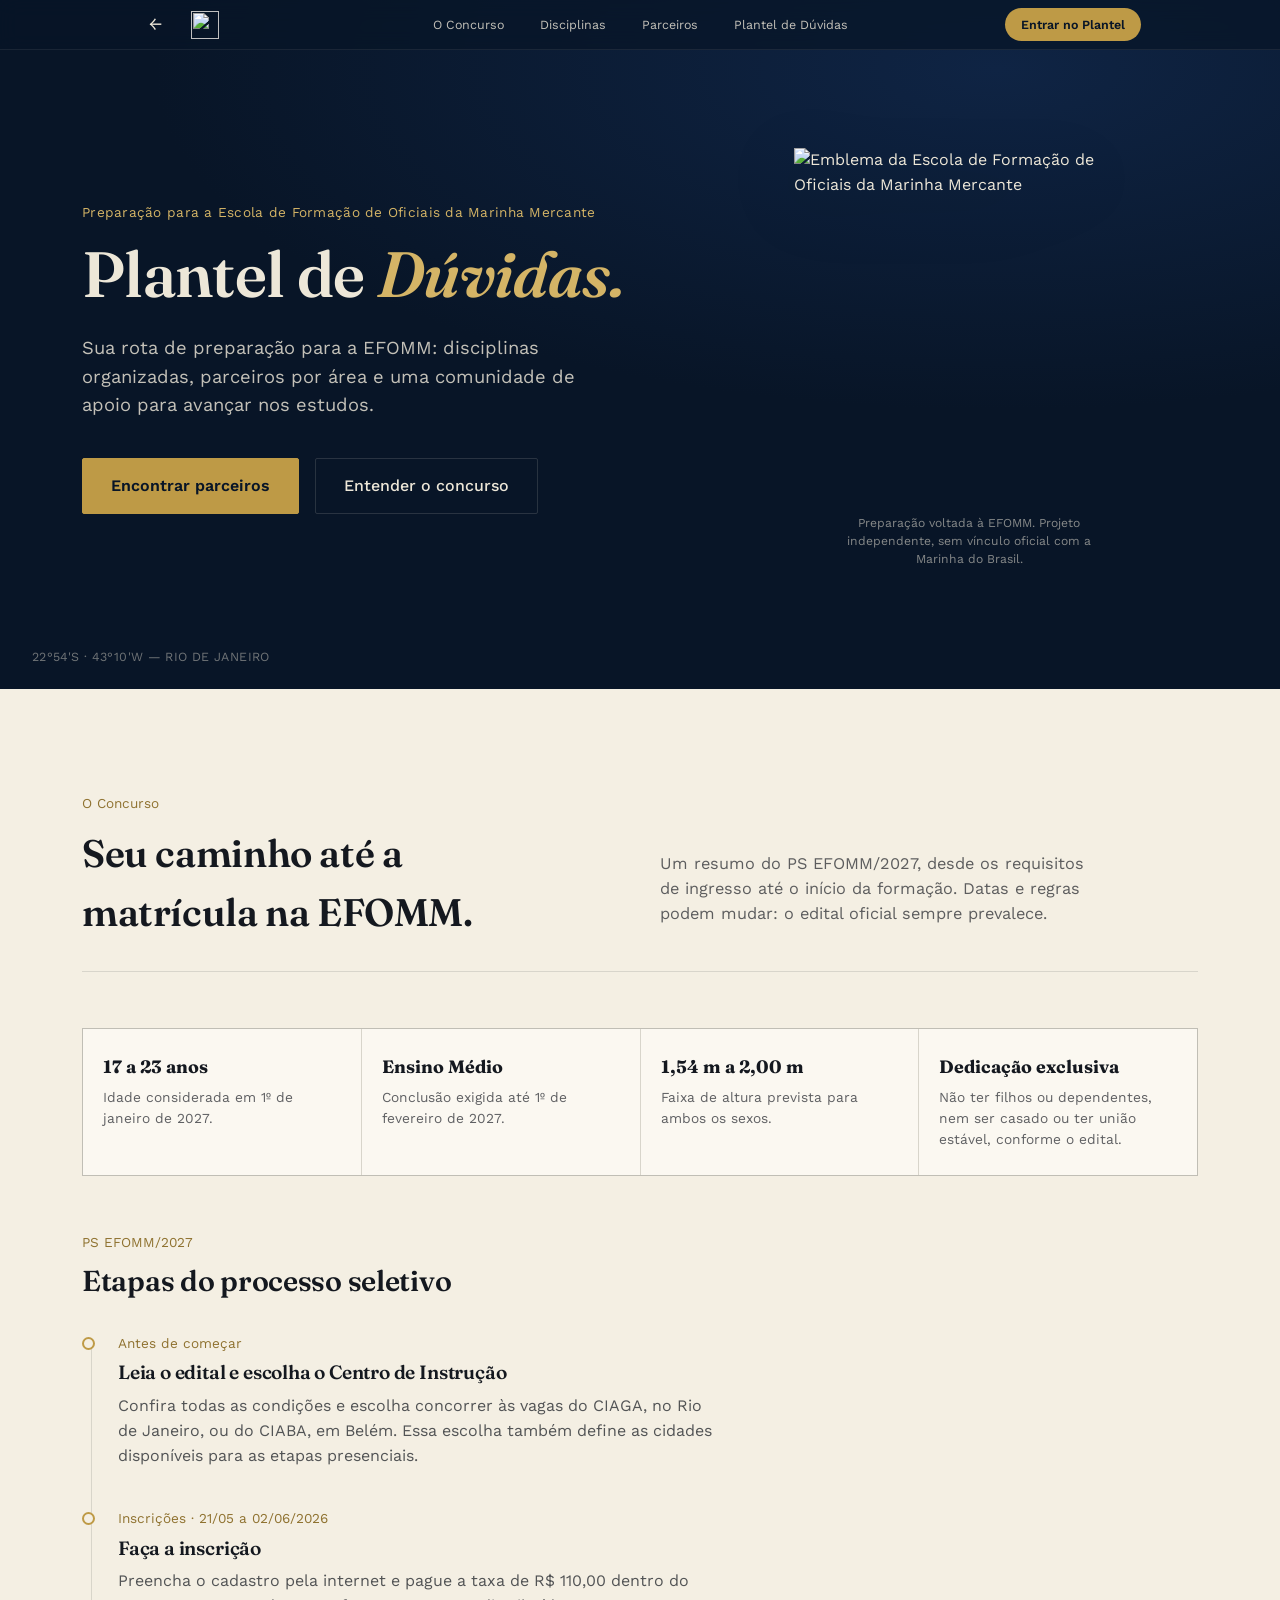
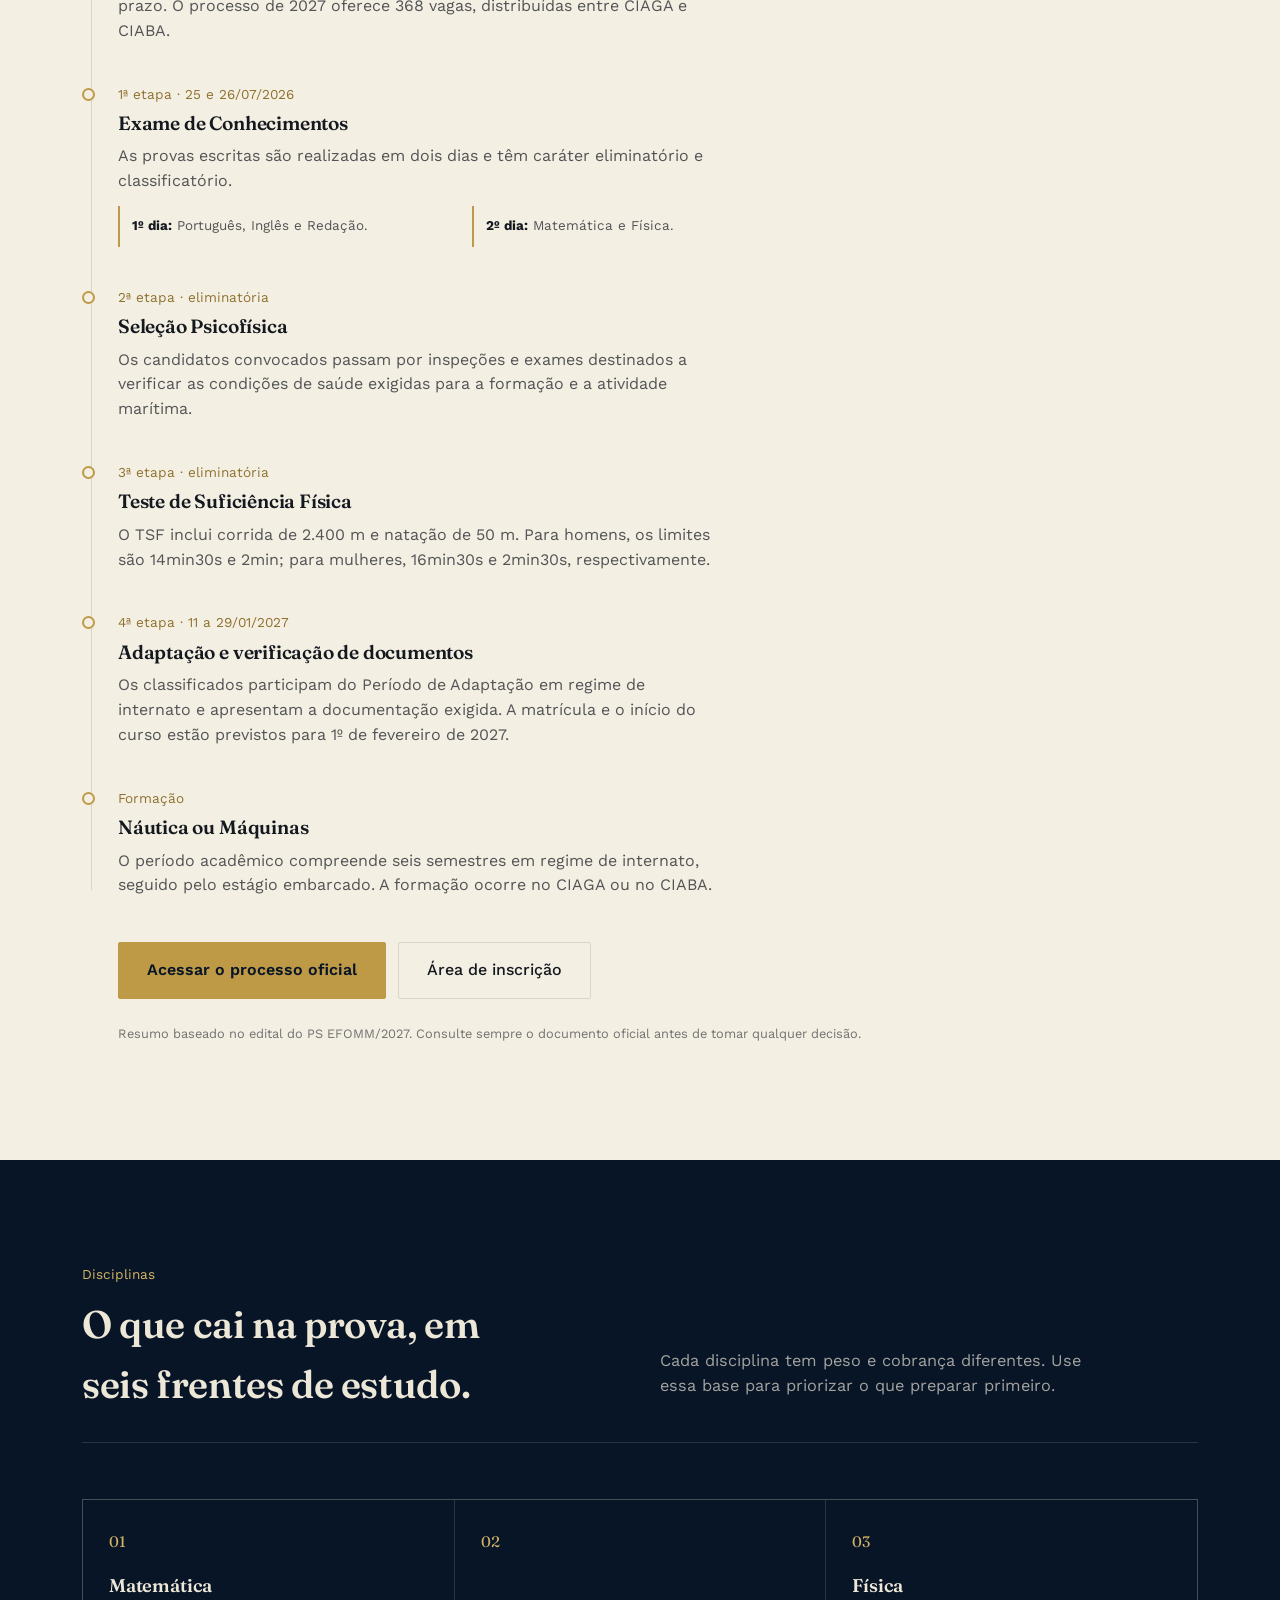
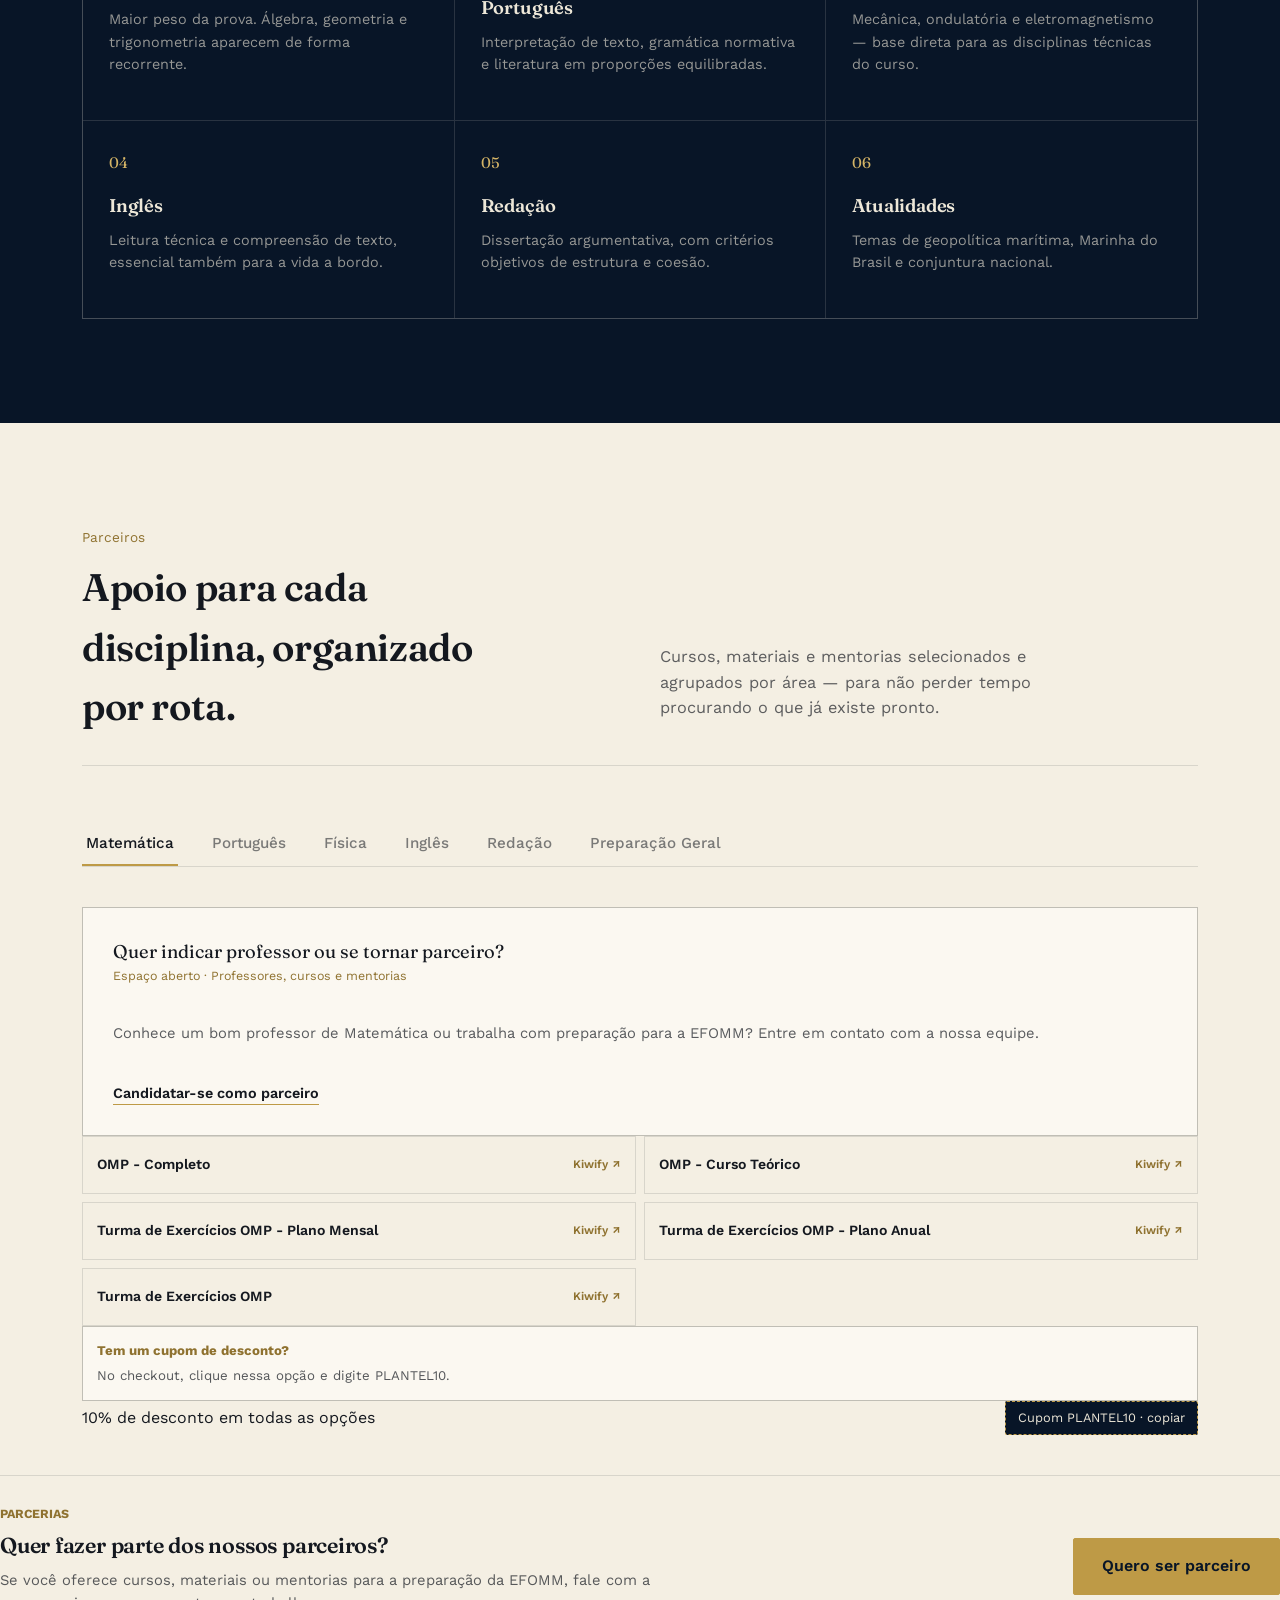
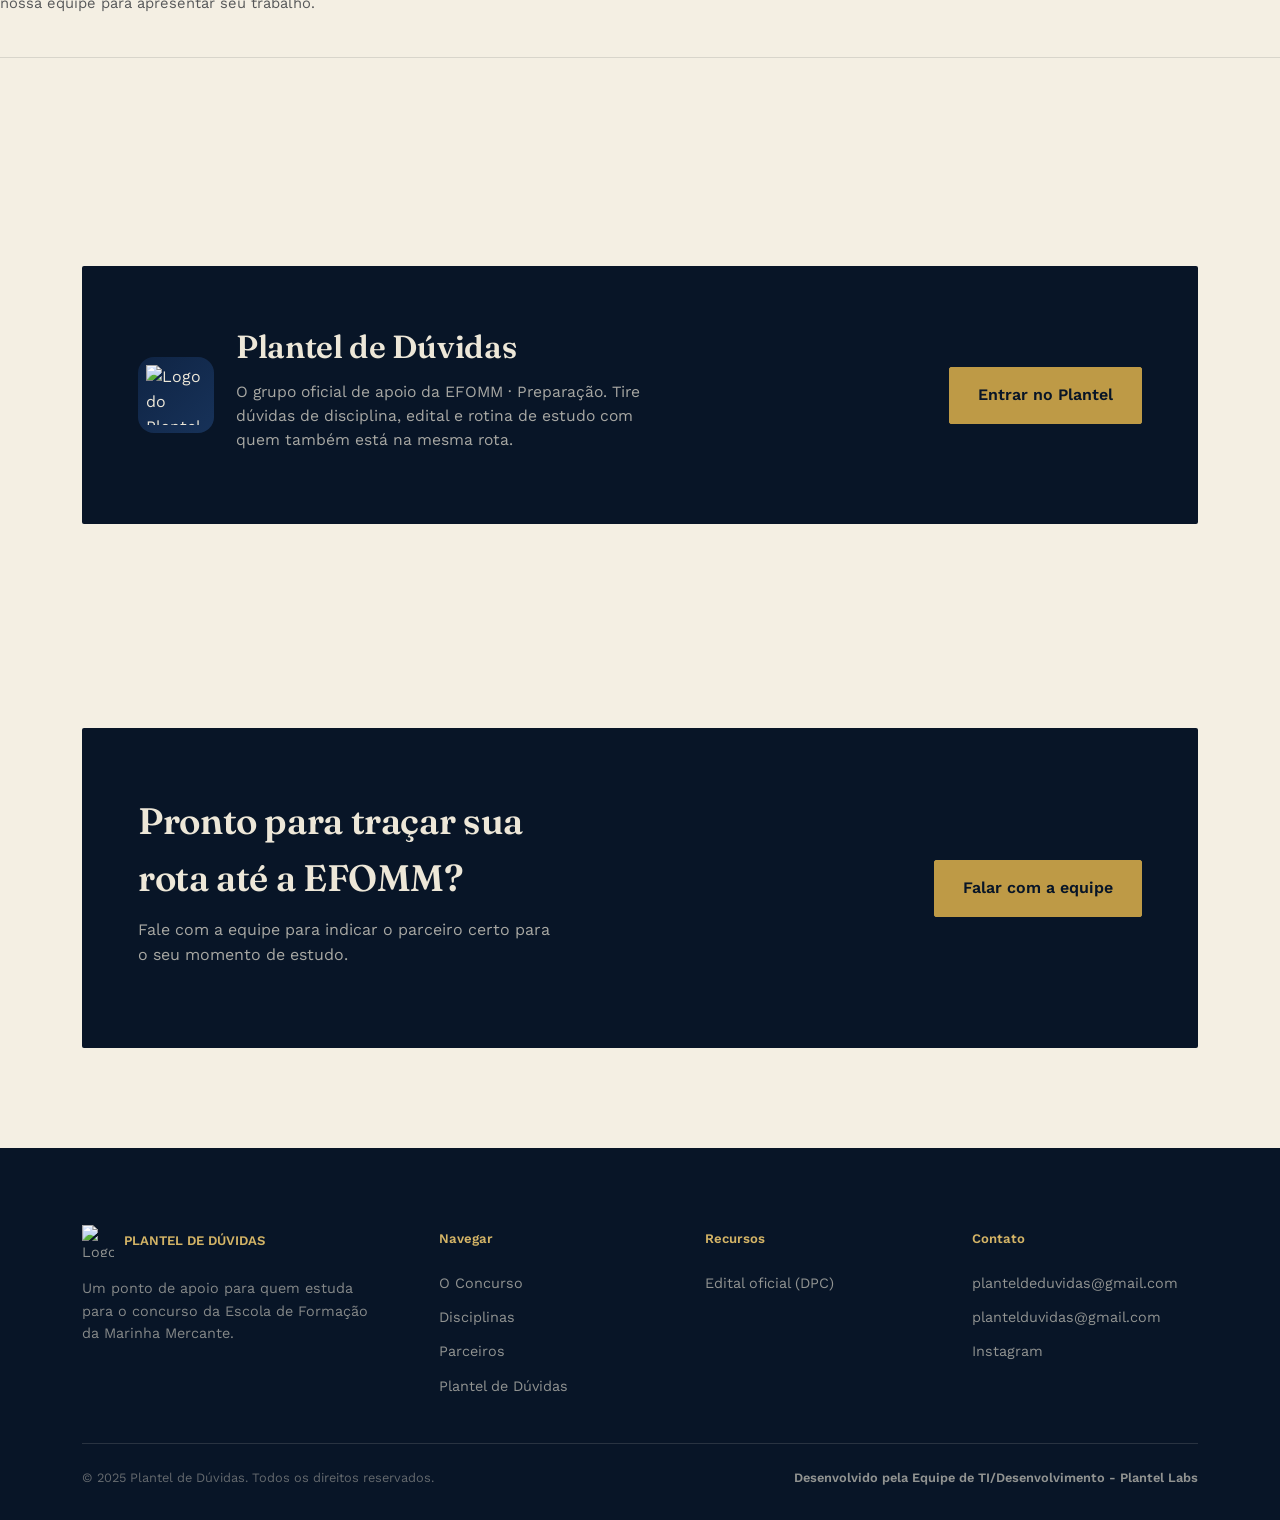
==== efomm/index.html @ 67f00add "Update partner card information in index.html" ====
<!DOCTYPE html>
<html lang="pt-BR">

<head>
  <meta charset="UTF-8">
  <meta name="viewport" content="width=device-width, initial-scale=1.0">
  <title>Plantel de Dúvidas — EFOMM · Preparação</title>

  <!-- Prévia de link (WhatsApp, Telegram, redes sociais) -->
  <meta property="og:type" content="website">
  <meta property="og:title" content="Plantel de Dúvidas — EFOMM">
  <meta property="og:description"
    content="Tire suas dúvidas com quem também estuda para a EFOMM. Entre no plantel oficial de preparação.">
  <meta property="og:image" content="/efomm/assets/plantel-logo.png">
  <meta property="og:image:width" content="1024">
  <meta property="og:image:height" content="1280">
  <meta name="twitter:card" content="summary">
  <meta name="twitter:title" content="Plantel de Dúvidas — EFOMM">
  <meta name="twitter:description" content="Tire suas dúvidas com quem também estuda para a EFOMM.">
  <meta name="twitter:image" content="/efomm/assets/plantel-logo.png">
  <link rel="icon" type="image/png" sizes="any" href="/efomm/assets/plantel-logo-nav.png?v=2">
  <link rel="shortcut icon" type="image/png" href="/efomm/assets/plantel-logo-nav.png?v=2">
  <link rel="apple-touch-icon" href="/efomm/assets/plantel-logo-nav.png?v=2">

  <link rel="preconnect" href="https://fonts.googleapis.com">
  <link rel="preconnect" href="https://fonts.gstatic.com" crossorigin>
  <link
    href="https://fonts.googleapis.com/css2?family=Fraunces:opsz,wght@9..144,300;9..144,450;9..144,600;9..144,700&family=Work+Sans:wght@400;500;600&display=swap"
    rel="stylesheet">
  <style>
    :root {
      --navy-950: #081527;
      --navy-900: #0A1B33;
      --navy-800: #0F2444;
      --navy-700: #173259;
      --parchment-100: #F4EFE3;
      --parchment-50: #FBF8F1;
      --brass-500: #BE9A46;
      --brass-400: #D4B466;
      --brass-700: #8F7230;
      --signal-500: #C1502E;
      --signal-600: #A43F22;
      --ink-900: #14181F;
      --ink-050: #EDE7D8;
      --line-on-navy: rgba(237, 231, 216, 0.14);
      --line-on-parchment: rgba(20, 24, 31, 0.12);
      --max: 1180px;
    }

    * {
      box-sizing: border-box;
    }

    html {
      scroll-behavior: smooth;
    }

    body {
      margin: 0;
      background: var(--parchment-100);
      color: var(--ink-900);
      font-family: 'Work Sans', sans-serif;
      font-size: 16px;
      line-height: 1.55;
      -webkit-font-smoothing: antialiased;
    }

    body.menu-open {
      overflow: hidden;
      overscroll-behavior: none;
    }

    h1,
    h2,
    h3,
    .display {
      font-family: 'Fraunces', serif;
      font-weight: 600;
      letter-spacing: -0.01em;
      margin: 0;
    }

    a {
      color: inherit;
    }

    img,
    svg {
      display: block;
      max-width: 100%;
    }

    .wrap {
      max-width: var(--max);
      margin: 0 auto;
      padding: 0 32px;
    }

    @media (max-width:640px) {
      .wrap {
        padding: 0 20px;
      }
    }

    /* Skip link for keyboard users */
    .skip-link {
      position: absolute;
      left: -9999px;
      top: 0;
      background: var(--brass-500);
      color: var(--navy-950);
      padding: 12px 18px;
      z-index: 200;
      font-weight: 600;
    }

    .skip-link:focus {
      left: 20px;
      top: 20px;
    }

    :focus-visible {
      outline: 2px solid var(--brass-500);
      outline-offset: 3px;
    }

    /* ===== NAV ===== */
    header.site-nav {
      position: fixed;
      top: 0;
      left: 0;
      right: 0;
      z-index: 100;
      background: rgba(8, 21, 39, 0.72);
      border-bottom: 1px solid rgba(237, 231, 216, 0.08);
      transition: background .35s ease, border-color .35s ease;
      -webkit-backdrop-filter: blur(10px);
      backdrop-filter: blur(10px);
    }

    header.site-nav.solid {
      background: rgba(8, 21, 39, 0.92);
      border-bottom-color: var(--line-on-navy);
      box-shadow: 0 8px 24px rgba(0, 0, 0, 0.14);
    }

    .nav-inner {
      display: flex;
      align-items: center;
      justify-content: space-between;
      padding: 8px 24px;
      max-width: 1050px;
      margin: 0 auto;
    }

    .nav-start {
      display: flex;
      align-items: center;
      gap: 20px;
      flex: 0 0 auto;
    }

    .nav-back {
      text-decoration: none;
      width: 32px;
      height: 32px;
      display: grid;
      place-items: center;
      padding: 0;
      border: 0;
      border-radius: 4px;
      background: transparent;
      color: var(--ink-050);
      font: inherit;
      font-size: 1.1rem;
      line-height: 1;
      cursor: pointer;
      transition: background-color .2s ease, border-color .2s ease, color .2s ease;
    }

    .nav-back:hover,
    .nav-back:focus-visible {
      background: rgba(255, 255, 255, 0.1);
      color: var(--brass-400);
      outline: none;
    }

    .nav-back[hidden] {
      display: none;
    }

    .brand {
      display: grid;
      grid-template-columns: 28px;
      align-items: center;
      gap: 0;
      font-family: 'Fraunces', serif;
      font-weight: 600;
      color: var(--ink-050);
      text-decoration: none;
      letter-spacing: 0.01em;
    }

    .brand-logo {
      width: 28px;
      height: 28px;
      flex-shrink: 0;
      display: grid;
      place-items: center;
    }

    .brand-logo img {
      width: 100%;
      height: 100%;
      object-fit: contain;
      display: block;
    }

    .brand-label {
      position: absolute;
      width: 1px;
      height: 1px;
      padding: 0;
      margin: -1px;
      overflow: hidden;
      clip: rect(0, 0, 0, 0);
      white-space: nowrap;
      border: 0;
    }

    nav.links {
      display: flex;
      align-items: center;
      justify-content: center;
      gap: clamp(24px, 2.5vw, 36px);
      flex: 0 1 auto;
      margin: 0 auto;
    }

    nav.links a {
      color: rgba(237, 231, 216, 0.82);
      text-decoration: none;
      font-size: 0.78rem;
      opacity: 1;
      padding: 6px 2px;
      transition: color .2s ease;
    }

    nav.links a:hover,
    nav.links a:focus-visible {
      color: var(--brass-400);
    }

    .nav-actions {
      display: flex;
      align-items: center;
      gap: 14px;
    }

    .nav-cta {
      display: inline-flex;
      align-items: center;
      justify-content: center;
      background: var(--brass-500);
      color: var(--navy-950);
      padding: 7px 16px;
      border-radius: 999px;
      font-weight: 600;
      font-size: 0.78rem;
      text-decoration: none;
      white-space: nowrap;
      transition: background .2s ease;
    }

    .nav-cta:hover {
      background: var(--brass-400);
      transform: translateY(-1px);
    }

    @media (min-width: 1081px) {
      .nav-inner {
        display: grid;
        grid-template-columns: 1fr auto 1fr;
      }

      .nav-start {
        justify-self: start;
      }

      nav.links {
        margin: 0;
      }

      .nav-actions {
        justify-self: end;
      }
    }

    .menu-btn {
      display: none;
      background: none;
      border: none;
      cursor: pointer;
      width: 28px;
      height: 28px;
      padding: 0;
      position: relative;
    }

    .menu-btn span {
      position: absolute;
      left: 4px;
      width: 20px;
      height: 1.5px;
      top: 50%;
      background: var(--ink-050);
      transform-origin: center;
      transition: transform 280ms cubic-bezier(0.4, 0, 0.2, 1);
    }

    .menu-btn span:nth-child(1) {
      transform: translateY(-4px);
    }

    .menu-btn span:nth-child(2) {
      transform: translateY(4px);
    }

    .menu-btn.open span:nth-child(1) {
      transform: rotate(45deg);
    }

    .menu-btn.open span:nth-child(2) {
      transform: rotate(-45deg);
    }

    @media (max-width:1080px) {

      nav.links,
      .nav-cta.desktop-only {
        display: none;
      }

      .menu-btn {
        display: block;
      }

      .nav-inner {
        min-height: calc(48px + env(safe-area-inset-top));
        padding: calc(8px + env(safe-area-inset-top)) 24px 8px;
      }

      .mobile-panel {
        display: flex;
        position: fixed;
        inset: 0;
        width: 100%;
        height: 100dvh;
        z-index: 99;
        padding: calc(48px + env(safe-area-inset-top) + 32px) 36px 36px;
        flex-direction: column;
        align-items: flex-start;
        background: var(--navy-950);
        border: 0;
        transform: none;
        clip-path: inset(0 0 100% 0);
        visibility: hidden;
        pointer-events: none;
        transition: clip-path 380ms cubic-bezier(0.22, 1, 0.36, 1), visibility 0s linear 380ms;
      }

      .mobile-panel.open {
        clip-path: inset(0);
        visibility: visible;
        pointer-events: auto;
        transition: clip-path 420ms cubic-bezier(0.22, 1, 0.36, 1), visibility 0s;
      }

      .mobile-panel a {
        width: 100%;
        color: var(--ink-050);
        text-decoration: none;
        font-family: 'Work Sans', sans-serif;
        font-size: clamp(1.6rem, 6vw, 2rem);
        font-weight: 600;
        padding: 10px 0;
        border-bottom: 0;
        opacity: 0;
        transform: translateY(-14px);
        transition: opacity 280ms ease, transform 280ms ease;
      }

      .mobile-panel.open a {
        opacity: 1;
        transform: translateY(0);
      }

      .mobile-panel.open a:nth-child(1) { transition-delay: 80ms; }
      .mobile-panel.open a:nth-child(2) { transition-delay: 125ms; }
      .mobile-panel.open a:nth-child(3) { transition-delay: 170ms; }
      .mobile-panel.open a:nth-child(4) { transition-delay: 215ms; }

    }

    .mobile-panel {
      display: none;
    }

    @media (max-width:1080px) {
      .mobile-panel {
        display: flex;
      }
    }

    /* ===== HERO ===== */
    .hero {
      position: relative;
      background: radial-gradient(120% 90% at 78% 10%, var(--navy-800) 0%, var(--navy-950) 55%);
      color: var(--ink-050);
      padding: 132px 0 104px;
      overflow: hidden;
    }

    .hero-grid {
      display: grid;
      grid-template-columns: 1.15fr 0.85fr;
      gap: 40px;
      align-items: center;
    }

    @media (max-width:900px) {
      .hero {
        padding: 96px 0 80px;
      }

      .hero-grid {
        grid-template-columns: 1fr;
      }
    }

    .hero-eyebrow {
      font-size: 0.85rem;
      color: var(--brass-400);
      margin-bottom: 18px;
      letter-spacing: 0.02em;
    }

    .hero h1 {
      font-size: clamp(2.6rem, 5vw, 4.2rem);
      line-height: 1.04;
      max-width: 14ch;
    }

    .hero h1 em {
      font-style: italic;
      color: var(--brass-400);
    }

    .hero p.lede {
      margin-top: 26px;
      max-width: 46ch;
      font-size: 1.15rem;
      color: rgba(237, 231, 216, 0.82);
    }

    .hero-actions {
      margin-top: 38px;
      display: flex;
      gap: 16px;
      flex-wrap: wrap;
    }

    .btn-primary {
      background: var(--brass-500);
      color: var(--navy-950);
      padding: 15px 28px;
      border-radius: 2px;
      text-decoration: none;
      font-weight: 600;
      display: inline-block;
      border: 1px solid var(--brass-500);
      transition: background .2s ease, transform .2s ease, box-shadow .2s ease;
    }

    .btn-primary:hover {
      background: var(--brass-400);
      transform: translateY(-2px);
      box-shadow: 0 8px 18px rgba(0, 0, 0, 0.2);
    }

    .btn-ghost {
      padding: 15px 28px;
      border-radius: 2px;
      text-decoration: none;
      font-weight: 500;
      display: inline-block;
      color: var(--ink-050);
      border: 1px solid var(--line-on-navy);
      transition: border-color .2s ease, background .2s ease, transform .2s ease, box-shadow .2s ease;
    }

    .btn-ghost:hover {
      border-color: var(--brass-500);
      background: rgba(190, 154, 70, 0.08);
      transform: translateY(-2px);
      box-shadow: 0 8px 18px rgba(0, 0, 0, 0.12);
    }

    .hero-emblem {
      display: flex;
      flex-direction: column;
      align-items: center;
      justify-content: center;
      gap: 16px;
    }

    .hero-emblem img {
      width: min(350px, 86vw);
      aspect-ratio: 1;
      object-fit: contain;
      filter: drop-shadow(0 18px 32px rgba(0, 0, 0, 0.32));
    }

    .hero-emblem figcaption {
      max-width: 34ch;
      text-align: center;
      font-size: 0.76rem;
      color: rgba(237, 231, 216, 0.55);
      line-height: 1.5;
    }

    .hero-coords {
      position: absolute;
      bottom: 22px;
      left: 32px;
      font-size: 0.78rem;
      color: rgba(237, 231, 216, 0.45);
      letter-spacing: 0.03em;
    }

    @media (max-width: 900px) {
      .hero-grid { gap: 32px; }
      .hero-grid > div { min-width: 0; }
      .hero-emblem { margin: 0; }
      .hero-emblem img { width: min(240px, 65vw); max-width: 100%; }
    }

    @media (max-width: 560px) {
      .hero { padding: calc(88px + env(safe-area-inset-top)) 0 32px; }
      .hero > .wrap { padding-inline: 24px; }
      .hero-eyebrow { font-size: .75rem; line-height: 1.6; margin-bottom: 16px; }
      .hero h1 { font-size: clamp(2.25rem, 10vw, 3rem); line-height: 1.08; }
      .hero p.lede { margin-top: 20px; font-size: 1rem; line-height: 1.65; }
      .hero-actions { margin-top: 26px; flex-direction: column; gap: 12px; }
      .hero-actions a {
        display: flex;
        justify-content: center;
        align-items: center;
        width: 100%;
        min-height: 48px;
        padding: 13px 16px;
        font-size: .875rem;
        text-align: center;
        border-radius: 4px;
      }
      .hero-emblem { gap: 12px; }
      .hero-emblem img { width: min(190px, 55vw); }
      .hero-emblem figcaption { max-width: 30ch; font-size: .72rem; }
      .hero-coords {
        position: static;
        margin: 24px 24px 0;
        font-size: .65rem;
        text-align: center;
      }
    }

    /* ===== SECTION SCAFFOLDING ===== */
    section {
      padding: 104px 0;
    }

    .section-head {
      display: grid;
      grid-template-columns: 1fr 1fr;
      gap: 40px;
      align-items: end;
      margin-bottom: 56px;
      border-bottom: 1px solid var(--line-on-parchment);
      padding-bottom: 28px;
    }

    @media (max-width:760px) {
      .section-head {
        grid-template-columns: 1fr;
      }
    }

    .section-tag {
      font-size: 0.85rem;
      color: var(--brass-700);
      margin-bottom: 10px;
    }

    .section-head h2 {
      font-size: clamp(1.8rem, 3vw, 2.5rem);
      max-width: 16ch;
    }

    .section-head p {
      font-size: 1.02rem;
      color: rgba(20, 24, 31, 0.68);
      max-width: 44ch;
    }

    section.on-navy {
      background: var(--navy-950);
      color: var(--ink-050);
    }

    section.on-navy .section-head {
      border-color: var(--line-on-navy);
    }

    section.on-navy .section-tag {
      color: var(--brass-400);
    }

    section.on-navy .section-head p {
      color: rgba(237, 231, 216, 0.68);
    }

    /* ===== O CONCURSO — waypoints ===== */
    .route {
      position: relative;
      padding-left: 36px;
    }

    .route::before {
      content: '';
      position: absolute;
      left: 9px;
      top: 8px;
      bottom: 8px;
      width: 1px;
      background: var(--line-on-parchment);
    }

    .waypoint {
      position: relative;
      padding: 0 0 40px;
    }

    .waypoint:last-child {
      padding-bottom: 0;
    }

    .waypoint::before {
      content: '';
      position: absolute;
      left: -36px;
      top: 4px;
      width: 9px;
      height: 9px;
      border-radius: 50%;
      background: var(--parchment-100);
      border: 2px solid var(--brass-500);
    }

    .waypoint h3 {
      font-size: 1.2rem;
      margin-bottom: 6px;
    }

    .waypoint p {
      margin: 0;
      color: rgba(20, 24, 31, 0.72);
      max-width: 60ch;
    }

    .waypoint .wp-meta {
      font-size: 0.85rem;
      color: var(--brass-700);
      margin-bottom: 4px;
    }

    .requirements {
      display: grid;
      grid-template-columns: repeat(4, 1fr);
      gap: 1px;
      margin-bottom: 56px;
      border: 1px solid var(--line-on-parchment);
      background: var(--line-on-parchment);
    }

    .requirement {
      background: var(--parchment-50);
      padding: 24px 20px;
    }

    .requirement strong {
      display: block;
      font-family: 'Fraunces', serif;
      font-size: 1.12rem;
      margin-bottom: 6px;
    }

    .requirement span {
      display: block;
      color: rgba(20, 24, 31, 0.68);
      font-size: 0.86rem;
      line-height: 1.55;
    }

    .route-title {
      margin-bottom: 30px;
    }

    .route-title .section-tag {
      margin-bottom: 6px;
    }

    .route-title h3 {
      font-size: clamp(1.35rem, 2.4vw, 1.8rem);
    }

    .exam-days {
      display: grid;
      grid-template-columns: repeat(2, minmax(0, 1fr));
      gap: 8px;
      margin-top: 12px;
      max-width: 700px;
    }

    .exam-day {
      padding: 10px 12px;
      background: var(--parchment-100);
      border-left: 2px solid var(--brass-500);
      font-size: 0.84rem;
      color: rgba(20, 24, 31, 0.72);
    }

    .exam-day strong {
      color: var(--ink-900);
    }

    .official-links {
      display: flex;
      align-items: center;
      gap: 12px;
      flex-wrap: wrap;
      margin: 44px 0 0 36px;
    }

    .official-links .btn-ghost {
      color: var(--ink-900);
      border-color: var(--line-on-parchment);
    }

    .official-links p {
      width: 100%;
      font-size: 0.8rem;
      color: rgba(20, 24, 31, 0.58);
    }

    @media (max-width:860px) {
      .requirements {
        grid-template-columns: repeat(2, 1fr);
      }
    }

    @media (max-width:560px) {

      .requirements,
      .exam-days {
        grid-template-columns: 1fr;
      }

      .official-links {
        margin-left: 0;
      }
    }

    /* ===== DISCIPLINAS ===== */
    .subjects {
      display: grid;
      grid-template-columns: repeat(3, 1fr);
      gap: 1px;
      background: var(--line-on-navy);
      border: 1px solid var(--line-on-navy);
    }

    @media (max-width:820px) {
      .subjects {
        grid-template-columns: repeat(2, 1fr);
      }
    }

    @media (max-width:520px) {
      .subjects {
        grid-template-columns: 1fr;
      }
    }

    .subject-cell {
      background: var(--navy-950);
      padding: 30px 26px;
      min-height: 170px;
      display: flex;
      flex-direction: column;
      justify-content: space-between;
      position: relative;
      z-index: 0;
      transition: transform .22s ease, background .22s ease, box-shadow .22s ease;
    }

    @media (hover:hover) {
      .subject-cell:hover {
        z-index: 2;
        transform: scale(1.025);
        background: var(--navy-900);
        box-shadow: 0 14px 30px rgba(0, 0, 0, 0.3), inset 0 0 0 1px var(--brass-500);
      }
    }

    @media (max-width:520px) {
      .subject-cell.is-scroll-active {
        z-index: 2;
        transform: scale(1.025);
        background: var(--navy-900);
        box-shadow: 0 14px 30px rgba(0, 0, 0, 0.3), inset 0 0 0 1px var(--brass-500);
      }
    }

    .subject-cell .num {
      font-family: 'Fraunces', serif;
      font-size: 0.95rem;
      color: var(--brass-400);
    }

    .subject-cell h3 {
      font-size: 1.15rem;
      margin-top: 18px;
    }

    .subject-cell p {
      font-size: 0.9rem;
      color: rgba(237, 231, 216, 0.62);
      margin-top: 8px;
    }

    /* ===== PARCEIROS (tabs por disciplina) ===== */
    .tabs {
      display: flex;
      gap: 8px;
      flex-wrap: wrap;
      margin-bottom: 40px;
      border-bottom: 1px solid var(--line-on-parchment);
      padding-bottom: 0;
    }

    .tab-btn {
      background: none;
      border: none;
      cursor: pointer;
      font-family: 'Work Sans', sans-serif;
      font-size: 0.95rem;
      font-weight: 500;
      padding: 12px 4px;
      margin-right: 22px;
      color: rgba(20, 24, 31, 0.55);
      border-bottom: 2px solid transparent;
      transition: color .2s ease, border-color .2s ease;
    }

    .tab-btn:hover {
      color: var(--ink-900);
    }

    .tab-btn[aria-selected="true"] {
      color: var(--ink-900);
      border-bottom-color: var(--brass-500);
    }

    @media (max-width: 760px) {
      .tabs {
        flex-wrap: nowrap;
        gap: 20px;
        overflow-x: auto;
        margin-bottom: 24px;
        scrollbar-width: thin;
        scrollbar-color: var(--brass-500) transparent;
      }

      .tab-btn {
        flex: 0 0 auto;
        white-space: nowrap;
        margin-right: 0;
        min-height: 44px;
        padding: 12px 2px;
        font-size: .875rem;
      }
    }

    .partner-panel {
      display: none;
    }

    .partner-panel.active {
      display: block;
      animation: partner-panel-in .26s ease both;
    }

    .partner-subsection + .partner-subsection {
      margin-top: 32px;
    }

    .partner-subsection-title {
      display: flex;
      align-items: center;
      gap: 12px;
      margin-bottom: 14px;
      color: var(--ink-900);
      font-family: 'Fraunces', serif;
      font-size: 1.05rem;
    }

    .partner-subsection-title::after {
      content: '';
      height: 1px;
      flex: 1;
      background: var(--line-on-parchment);
    }

    @keyframes partner-panel-in {
      from { opacity: 0; transform: translateY(8px); }
      to { opacity: 1; transform: translateY(0); }
    }

    .partner-grid {
      display: grid;
      grid-template-columns: repeat(2, minmax(0, 1fr));
      gap: 1px;
      background: var(--line-on-parchment);
      border: 1px solid var(--line-on-parchment);
    }

    @media (max-width:760px) {
      .partner-grid {
        grid-template-columns: 1fr;
      }
    }

    .partner-card {
      min-width: 0;
      background: var(--parchment-50);
      padding: 30px;
      display: flex;
      flex-direction: column;
      gap: 14px;
      position: relative;
      transition: transform .22s ease, box-shadow .22s ease, background .22s ease;
    }

    @media (hover: hover) and (pointer: fine) {
      .partner-card:hover {
        z-index: 2;
        transform: translateY(-5px);
        background: #fff;
        box-shadow: 0 14px 30px rgba(8, 21, 39, 0.13);
      }
    }

    .partner-top {
      display: flex;
      justify-content: space-between;
      align-items: flex-start;
      gap: 12px;
    }

    .partner-name {
      font-family: 'Fraunces', serif;
      font-size: 1.15rem;
    }

    .partner-kind {
      font-size: 0.78rem;
      color: var(--brass-700);
    }

    .partner-desc {
      font-size: 0.92rem;
      color: rgba(20, 24, 31, 0.7);
      flex-grow: 1;
    }

    .partner-foot {
      display: flex;
      justify-content: space-between;
      align-items: center;
      gap: 10px;
      flex-wrap: wrap;
    }

    .partner-link {
      font-size: 0.9rem;
      font-weight: 600;
      text-decoration: none;
      color: var(--ink-900);
      border-bottom: 1px solid var(--brass-500);
    }

    .coupon-chip {
      display: inline-flex;
      align-items: center;
      gap: 8px;
      background: var(--navy-950);
      color: var(--ink-050);
      padding: 6px 12px;
      border-radius: 2px;
      font-size: 0.8rem;
      cursor: pointer;
      border: 1px dashed var(--brass-500);
      font-family: 'Work Sans', sans-serif;
    }

    .coupon-chip:hover {
      background: var(--navy-800);
    }

    .coupon-chip.copied {
      border-color: var(--signal-500);
      color: var(--signal-500);
    }

    .partner-card.featured {
      grid-column: 1 / -1;
      gap: 22px;
    }

    .partner-invite {
      margin-top: 40px;
      padding: 28px 0;
      border-top: 1px solid var(--line-on-parchment);
      border-bottom: 1px solid var(--line-on-parchment);
      display: flex;
      align-items: center;
      justify-content: space-between;
      gap: 32px;
    }

    .partner-invite-copy {
      max-width: 650px;
    }

    .partner-invite-label {
      color: var(--brass-700);
      font-size: 0.78rem;
      font-weight: 700;
      text-transform: uppercase;
      margin-bottom: 6px;
    }

    .partner-invite h3 {
      color: var(--ink-900);
      font-size: 1.35rem;
    }

    .partner-invite p {
      margin-top: 6px;
      color: rgba(20, 24, 31, 0.7);
      font-size: 0.92rem;
    }

    .partner-invite .btn-primary {
      flex: 0 0 auto;
    }

    @media (max-width:680px) {
      .partner-invite {
        align-items: flex-start;
        flex-direction: column;
        gap: 20px;
      }

      .partner-invite .btn-primary {
        width: 100%;
        text-align: center;
      }
    }

    .partner-profile {
      display: flex;
      align-items: center;
      gap: 20px;
    }

    .partner-profile > div,
    .partner-top > div,
    .course-link > span {
      min-width: 0;
      overflow-wrap: anywhere;
    }

    .partner-logo {
      width: 104px;
      height: 104px;
      flex-shrink: 0;
      object-fit: contain;
      background: #fff;
      border: 1px solid var(--line-on-parchment);
      padding: 8px;
    }

    .partner-logo.fenix-logo,
    .partner-logo.audaz-logo,
    .partner-logo.jp-logo,
    .partner-logo.omp-logo {
      background: #000;
      border-color: #000;
      padding: 7px;
    }

    .partner-logo.community-photo {
      object-fit: cover;
      padding: 0;
    }

    .course-list {
      display: grid;
      grid-template-columns: repeat(2, minmax(0, 1fr));
      gap: 8px;
    }

    .course-link {
      display: flex;
      align-items: center;
      justify-content: space-between;
      gap: 14px;
      min-height: 58px;
      padding: 12px 14px;
      color: var(--ink-900);
      text-decoration: none;
      border: 1px solid var(--line-on-parchment);
      background: var(--parchment-100);
      font-size: 0.88rem;
      font-weight: 600;
      transition: border-color .2s ease, background .2s ease;
    }

    .course-link:hover {
      border-color: var(--brass-500);
      background: var(--parchment-50);
    }

    .course-link span:last-child {
      color: var(--brass-700);
      font-size: 0.72rem;
      white-space: nowrap;
    }

    .coupon-steps {
      display: grid;
      grid-template-columns: repeat(3, 1fr);
      gap: 1px;
      border: 1px solid var(--line-on-parchment);
      background: var(--line-on-parchment);
    }

    .coupon-steps.single {
      grid-template-columns: 1fr;
    }

    .coupon-step {
      background: var(--parchment-50);
      padding: 14px;
      font-size: 0.83rem;
      color: rgba(20, 24, 31, 0.72);
    }

    .coupon-step strong {
      display: block;
      color: var(--brass-700);
      margin-bottom: 4px;
    }

    @media (max-width:680px) {
      .partner-profile {
        align-items: flex-start;
      }

      .partner-logo {
        width: 82px;
        height: 82px;
      }

      .course-list,
      .coupon-steps {
        grid-template-columns: 1fr;
      }
    }

    @media (max-width:760px) {
      .partner-grid {
        gap: 16px;
        border: 0;
        background: transparent;
      }

      .partner-card {
        padding: 22px;
        gap: 18px;
        border: 1px solid var(--line-on-parchment);
        border-radius: 8px;
      }

      .partner-profile {
        flex-direction: column;
        align-items: flex-start;
        gap: 16px;
      }

      .partner-logo {
        width: 76px;
        height: 76px;
        border-radius: 6px;
      }

      .partner-name { line-height: 1.35; }
      .partner-kind { margin-top: 4px; }
      .partner-desc { margin-top: 10px; line-height: 1.65; }
      .partner-foot { margin-top: auto; align-items: stretch; gap: 12px; }
      .partner-foot .partner-link {
        display: flex;
        align-items: center;
        justify-content: center;
        min-height: 44px;
        padding: 10px 12px;
        flex: 1 1 180px;
        border: 1px solid var(--brass-500);
        border-radius: 4px;
        text-align: center;
        overflow-wrap: anywhere;
      }
      .coupon-chip { min-height: 44px; max-width: 100%; flex-wrap: wrap; }
      .course-list, .coupon-steps { grid-template-columns: minmax(0, 1fr); }
      .course-link { flex-wrap: wrap; gap: 6px 12px; }
    }

    @media (max-width:360px) {
      .partner-card { padding: 18px; }
    }

    /* ===== CUPONS DESTAQUE ===== */
    .coupon-strip {
      display: grid;
      grid-template-columns: repeat(3, 1fr);
      gap: 1px;
      background: var(--line-on-navy);
      border: 1px solid var(--line-on-navy);
    }

    .coupon-strip.carousel-ready {
      display: block;
      overflow: hidden;
    }

    .coupon-track {
      display: grid;
      grid-template-columns: repeat(6, minmax(0, 1fr));
      width: 200%;
      gap: 1px;
      background: var(--line-on-navy);
      animation: coupon-carousel 18s linear infinite;
      will-change: transform;
    }

    .coupon-strip:hover .coupon-track,
    .coupon-strip:focus-within .coupon-track {
      animation-play-state: paused;
    }

    @keyframes coupon-carousel {
      from { transform: translateX(0); }
      to { transform: translateX(-50%); }
    }

    .coupon-controls {
      display: none;
    }

    @media (max-width:820px) {
      .coupon-strip {
        grid-template-columns: 1fr;
      }

      .coupon-track {
        width: 600%;
      }

      .coupon-strip.mobile-carousel .coupon-track {
        animation: none;
        transform: translateX(0);
        transition: transform .55s cubic-bezier(.25, .46, .45, .94);
      }

      .coupon-controls {
        display: flex;
        align-items: center;
        justify-content: center;
        gap: 14px;
        margin-top: 18px;
      }

      .coupon-dots {
        display: flex;
        align-items: center;
        gap: 9px;
      }

      .coupon-dot {
        width: 7px;
        height: 7px;
        border-radius: 999px;
        background: rgba(237, 231, 216, 0.35);
        transition: width .25s ease, background .25s ease;
      }

      .coupon-dot.active {
        width: 25px;
        background: var(--brass-400);
      }

      .coupon-play-toggle {
        width: 32px;
        height: 32px;
        display: grid;
        place-items: center;
        border: 1px solid var(--line-on-navy);
        border-radius: 50%;
        background: transparent;
        color: var(--ink-050);
        font-size: .85rem;
        line-height: 1;
        cursor: pointer;
      }

      .coupon-play-toggle:hover {
        border-color: var(--brass-400);
        color: var(--brass-400);
      }
    }

    .coupon-big {
      background: var(--navy-950);
      padding: 34px 28px;
      display: flex;
      flex-direction: column;
      gap: 16px;
    }

    .coupon-big .pct {
      font-family: 'Fraunces', serif;
      font-size: 2.4rem;
      color: var(--brass-400);
    }

    .coupon-big .who {
      font-size: 0.95rem;
      color: var(--ink-050);
    }

    .coupon-big .code-row {
      display: flex;
      align-items: center;
      gap: 10px;
      margin-top: auto;
    }

    .coupon-code {
      font-family: 'Work Sans', sans-serif;
      font-weight: 600;
      letter-spacing: 0.04em;
      background: rgba(237, 231, 216, 0.08);
      padding: 8px 12px;
      border-radius: 2px;
      border: 1px solid var(--line-on-navy);
      font-size: 0.85rem;
      color: var(--ink-050);
    }

    .copy-btn {
      background: var(--signal-500);
      color: var(--ink-050);
      border: none;
      padding: 8px 14px;
      border-radius: 2px;
      font-size: 0.8rem;
      cursor: pointer;
      font-weight: 600;
      transition: background .2s ease;
    }

    .copy-btn:hover {
      background: var(--signal-600);
    }

    .copy-btn.done {
      background: var(--brass-500);
      color: var(--navy-950);
    }

    /* ===== PLANTEL DE DÚVIDAS ===== */
    .plantel-box {
      background: var(--navy-950);
      color: var(--ink-050);
      padding: 56px;
      border-radius: 2px;
      display: flex;
      align-items: center;
      gap: 36px;
      flex-wrap: wrap;
      justify-content: space-between;
    }

    .plantel-left {
      display: flex;
      align-items: center;
      gap: 22px;
    }

    .plantel-logo {
      width: 76px;
      height: 76px;
      border-radius: 16px;
      flex-shrink: 0;
      background: linear-gradient(135deg, var(--navy-800), var(--navy-700));
      padding: 8px;
    }

    .plantel-logo img {
      width: 100%;
      height: 100%;
      object-fit: contain;
    }

    .plantel-left h2 {
      font-size: clamp(1.5rem, 2.6vw, 2rem);
    }

    .plantel-left p {
      margin-top: 8px;
      color: rgba(237, 231, 216, 0.7);
      max-width: 44ch;
      font-size: 0.98rem;
    }

    @media (max-width: 900px) {
      .plantel-box {
        padding: 32px;
        gap: 24px;
        flex-direction: column;
        align-items: stretch;
      }

      .plantel-left,
      .plantel-left > div {
        min-width: 0;
      }

      .plantel-left { align-items: flex-start; }
      .plantel-left p { max-width: none; line-height: 1.65; }
      .plantel-box > .btn-primary {
        display: flex;
        align-items: center;
        justify-content: center;
        min-height: 48px;
        text-align: center;
        white-space: normal;
      }
    }

    @media (max-width: 560px) {
      .plantel-box {
        padding: 24px;
        border-radius: 8px;
      }

      .plantel-left {
        flex-direction: column;
        gap: 18px;
      }

      .plantel-logo {
        width: 64px;
        height: 64px;
        border-radius: 12px;
      }

      .plantel-left h2 { line-height: 1.25; overflow-wrap: anywhere; }
      .plantel-left p { font-size: .92rem; }
    }

    @media (max-width: 360px) {
      .plantel-box { padding: 20px; }
    }

    /* ===== CTA FINAL ===== */
    .cta-final {
      background: var(--parchment-100);
      text-align: left;
      padding: 100px 0;
    }

    .cta-box {
      background: var(--navy-950);
      color: var(--ink-050);
      padding: 64px 56px;
      display: flex;
      justify-content: space-between;
      align-items: center;
      gap: 40px;
      flex-wrap: wrap;
      border-radius: 2px;
    }

    .cta-box h2 {
      font-size: clamp(1.7rem, 3vw, 2.3rem);
      max-width: 16ch;
    }

    .cta-box p {
      color: rgba(237, 231, 216, 0.7);
      margin-top: 12px;
      max-width: 42ch;
    }

    @media (max-width: 900px) {
      .cta-final { padding: 64px 0; }
      .cta-box {
        padding: 32px;
        flex-direction: column;
        align-items: stretch;
        gap: 24px;
      }
      .cta-box > div { min-width: 0; }
      .cta-box h2 { max-width: none; line-height: 1.25; }
      .cta-box p { max-width: none; line-height: 1.65; }
      .cta-box > .btn-primary {
        display: flex;
        align-items: center;
        justify-content: center;
        width: 100%;
        min-height: 48px;
        text-align: center;
        white-space: normal;
      }
    }

    @media (max-width: 560px) {
      .cta-final { padding: 48px 0; }
      .cta-box { padding: 24px; border-radius: 8px; }
      .cta-box h2 { font-size: clamp(1.5rem, 6vw, 1.8rem); overflow-wrap: anywhere; }
      .cta-box p { font-size: .92rem; }
    }

    @media (max-width: 360px) {
      .cta-box { padding: 20px; }
    }

    /* ===== FOOTER ===== */
    footer {
      background: var(--navy-950);
      color: rgba(237, 231, 216, 0.6);
      padding: 64px 0 32px;
      font-size: 0.9rem;
    }

    .footer-grid {
      display: grid;
      grid-template-columns: 1.4fr 1fr 1fr 1fr;
      gap: 40px;
      padding-bottom: 40px;
      border-bottom: 1px solid var(--line-on-navy);
    }

    @media (max-width:1000px) {
      .footer-grid {
        grid-template-columns: repeat(2, minmax(0, 1fr));
        gap: 36px;
      }
    }

    .footer-grid > div { min-width: 0; }
    .footer-grid a { overflow-wrap: anywhere; }

    .footer-grid h4 {
      font-family: 'Work Sans', sans-serif;
      font-size: 0.82rem;
      color: var(--brass-400);
      margin-bottom: 16px;
      font-weight: 600;
    }

    .footer-brand {
      display: flex;
      align-items: center;
      gap: 10px;
      margin-bottom: 16px;
    }

    .footer-brand img {
      width: 32px;
      height: 32px;
      object-fit: contain;
      flex-shrink: 0;
      transform: translateY(4px);
    }

    .footer-brand h4 {
      margin-bottom: 0;
      height: 32px;
      display: flex;
      align-items: center;
      line-height: 1;
      transform: translateY(-5px);
    }

    .footer-grid a {
      display: block;
      text-decoration: none;
      color: rgba(237, 231, 216, 0.6);
      padding: 6px 0;
      transform: translateX(0);
      transition: color 300ms ease, transform 560ms cubic-bezier(0.22, 1, 0.36, 1);
    }

    .footer-grid a:hover,
    .footer-grid a:focus-visible {
      color: var(--ink-050);
      transform: translateX(6px);
    }

    @media (max-width: 1080px) {
      .footer-grid a {
        transform: none;
        transition: color 220ms ease;
      }

      .footer-grid a:hover,
      .footer-grid a:focus-visible {
        transform: none;
      }
    }

    @media (prefers-reduced-motion: reduce) {
      .footer-grid a {
        transition: color 220ms ease;
      }

      .footer-grid a:hover,
      .footer-grid a:focus-visible {
        transform: none;
      }
    }

    .footer-bottom {
      display: flex;
      justify-content: space-between;
      align-items: center;
      flex-wrap: wrap;
      padding-top: 24px;
      gap: 8px 24px;
      font-size: 0.8rem;
      color: rgba(237, 231, 216, 0.4);
    }

    .footer-bottom strong {
      color: rgba(237, 231, 216, 0.6);
      font-weight: 600;
    }

    @media (max-width: 560px) {
      footer { padding: 48px 0 100px; }
      footer > .wrap { padding-inline: 24px; }
      .footer-grid { gap: 32px 24px; padding-bottom: 32px; }
      .footer-grid > div:first-child,
      .footer-grid > div:last-child { grid-column: 1 / -1; }
      .footer-brand { gap: 12px; margin-bottom: 22px; }
      .footer-brand img { width: 30px; height: 30px; transform: none; }
      .footer-brand h4 { height: auto; line-height: 1.4; transform: none; }
      .footer-grid p { line-height: 1.65; }
      .footer-grid a { font-size: .875rem; line-height: 1.6; }
      .footer-bottom {
        flex-direction: column;
        align-items: flex-start;
        gap: 12px;
        text-align: left;
        font-size: .75rem;
        line-height: 1.6;
      }
    }

    @media (max-width: 359px) {
      .footer-grid { grid-template-columns: minmax(0, 1fr); }
    }

    .efomm-social { display: none; }
    @media (max-width: 1080px) {
      .efomm-social {
        display: block; position: fixed; z-index: 902;
        right: max(8px, env(safe-area-inset-right));
        top: min(50dvh, calc(100dvh - env(safe-area-inset-bottom) - 254px));
        transform: translateY(-50%);
      }
      .efomm-social-toggle {
        display: grid; place-items: center; width: 28px; height: 64px;
        padding: 0; border: 1px solid var(--line-on-navy); border-radius: 14px;
        background: var(--navy-950); color: var(--brass-400); cursor: pointer;
      }
      .efomm-social-toggle svg { transition: transform .26s ease; }
      .efomm-social.open .efomm-social-toggle svg { transform: rotate(180deg); }
      .efomm-social-actions {
        position: absolute; right: calc(100% + 10px); top: 50%;
        display: flex; flex-direction: column; gap: 8px; padding: 10px;
        border: 1px solid var(--line-on-navy); border-radius: 24px;
        background: var(--navy-950); box-shadow: 0 8px 28px #00000025;
        opacity: 0; visibility: hidden; transform: translate(10px, -50%);
        transition: opacity .26s ease, transform .26s ease, visibility .26s;
      }
      .efomm-social.open .efomm-social-actions { opacity: 1; visibility: visible; transform: translate(0, -50%); }
      .efomm-social-actions a { display: grid; place-items: center; width: 40px; height: 40px; border-radius: 50%; }
      .efomm-social-actions img { width: 26px; height: 26px; object-fit: contain; }
      .efomm-social-actions a:hover { background: var(--navy-800); }
      .efomm-social a:focus-visible, .efomm-social button:focus-visible { outline: 2px solid var(--brass-400); outline-offset: 3px; }
      body.menu-open .efomm-social { display: none; }
    }
    @media (max-width: 1080px) and (max-height: 480px) {
      .efomm-social { top: 45dvh; }
      .efomm-social-actions { flex-direction: row; padding: 8px; gap: 4px; }
    }
    .reading-controls { display: none; }
    .reading-announcement {
      position: absolute; width: 1px; height: 1px;
      overflow: hidden; clip-path: inset(50%); white-space: nowrap;
    }
    @media (max-width: 1080px) {
      html { font-size: var(--reading-size, 100%); }
      .reading-controls {
        position: fixed;
        right: max(16px, env(safe-area-inset-right));
        bottom: calc(76px + env(safe-area-inset-bottom));
        z-index: 901;
        display: flex; flex-direction: column; gap: 2px; padding: 3px;
        border: 1px solid var(--line-on-navy); border-radius: 10px;
        background: var(--navy-950); box-shadow: 0 4px 16px #00000020;
      }
      .reading-controls button {
        display: grid; place-items: center; width: 38px; min-height: 38px;
        padding: 0; border: 0; border-radius: 6px;
        font: 600 14px/1 system-ui, sans-serif;
        color: var(--brass-400); background: transparent; cursor: pointer;
        transition: background-color .2s ease;
      }
      .reading-controls .reading-reset { font-size: 10px; }
      .reading-controls button:hover:not(:disabled) { background: var(--navy-800); }
      .reading-controls button:focus-visible { outline: 2px solid var(--brass-400); outline-offset: 1px; }
      .reading-controls button:disabled { opacity: .4; cursor: default; }
      body.menu-open .reading-controls { display: none; }
    }
    @media (max-width: 1080px) and (max-height: 480px) {
      .reading-controls { flex-direction: row; }
    }

    .back-to-top {
      position: fixed;
      bottom: max(16px, env(safe-area-inset-bottom));
      right: max(16px, env(safe-area-inset-right));
      width: 50px;
      height: 50px;
      background-color: var(--brass-500);
      color: var(--navy-950);
      border: none;
      border-radius: 6px;
      font-size: 24px;
      font-weight: bold;
      cursor: pointer;
      box-shadow: 0 4px 10px rgba(0, 0, 0, 0.2);
      z-index: 900;
      opacity: 0;
      visibility: hidden;
      transition: background-color 220ms ease, opacity 220ms ease, visibility 220ms ease;
    }
    .back-to-top.visible { opacity: 1; visibility: visible; }
    .back-to-top:hover { background-color: var(--brass-400); }
    @media (max-width: 768px) {
      .back-to-top { width: 45px; height: 45px; }
    }
    .back-to-top:focus-visible {
      outline: 3px solid var(--ink-050);
      outline-offset: 3px;
    }

    @media (prefers-reduced-motion: no-preference) {
      [data-scroll-reveal="pending"] { opacity: 0; }
      [data-scroll-reveal="visible"] {
        animation: scroll-item-reveal 650ms cubic-bezier(0.22, 1, 0.36, 1) backwards;
      }
      [data-scroll-reveal]:focus-within { opacity: 1; animation: none; }
    }
    @keyframes scroll-item-reveal {
      from { opacity: 0; translate: 0 22px; }
      to { opacity: 1; translate: 0 0; }
    }
    @media (max-width:1080px) {
      .btn-primary,
      .btn-ghost,
      .nav-cta {
        transition: background-color .22s ease, border-color .22s ease, color .22s ease;
      }

      .btn-primary:hover,
      .btn-ghost:hover,
      .nav-cta:hover {
        transform: none;
        box-shadow: none;
      }

.partner-panel.active { animation-name: partner-panel-fade; }

      body.menu-open .back-to-top {
        opacity: 0;
        visibility: hidden;
        pointer-events: none;
      }
    }

    @keyframes partner-panel-fade {
      from { opacity: 0; }
      to { opacity: 1; }
    }

    @media (prefers-reduced-motion: reduce) {
      html {
        scroll-behavior: auto;
      }

      * {
        transition: none !important;
        animation: none !important;
      }

      .reveal-block {
        opacity: 1 !important;
        transform: none !important;
      }
    }
  </style>
</head>

<body>

  <a class="skip-link" href="#main">Pular para o conteúdo</a>

  <header class="site-nav" id="siteNav">
    <div class="nav-inner">
      <div class="nav-start">
        <a class="nav-back" id="navBack" href="/" aria-label="Voltar ao Plantel" title="Voltar ao Plantel">&#8592;</a>
      <a class="brand" href="#top">
        <span class="brand-logo" aria-hidden="true"><img src="/efomm/assets/plantel-logo-nav.png" alt=""></span>
        <span class="brand-label">Plantel de Dúvidas</span>
      </a>
      </div>
      <nav class="links" aria-label="Navegação principal">
        <a href="#concurso">O Concurso</a>
        <a href="#disciplinas">Disciplinas</a>
        <a href="#parceiros">Parceiros</a>
        <a href="#plantel">Plantel de Dúvidas</a>
      </nav>
      <div class="nav-actions">
        <a class="nav-cta desktop-only" href="https://chat.whatsapp.com/KMwYVUctbqh1sPtlhcs3ip?mode=ac_t" target="_blank" rel="noopener noreferrer">Entrar no Plantel</a>
      </div>
      <button class="menu-btn" id="menuBtn" aria-label="Abrir menu" aria-expanded="false" aria-controls="mobilePanel">
        <span></span><span></span>
      </button>
    </div>
  </header>

  <div class="mobile-panel" id="mobilePanel" aria-hidden="true">
    <a href="#concurso">O Concurso</a>
    <a href="#disciplinas">Disciplinas</a>
    <a href="#parceiros">Parceiros</a>
    <a href="#plantel">Plantel de Dúvidas</a>
  </div>

  <main id="main">

    <section class="hero" id="top">
      <div class="wrap hero-grid">
        <div>
          <div class="hero-eyebrow">Preparação para a Escola de Formação de Oficiais da Marinha Mercante</div>
          <h1>Plantel de <em>Dúvidas.</em></h1>
          <p class="lede">Sua rota de preparação para a EFOMM: disciplinas organizadas, parceiros por área e uma
            comunidade de apoio para avançar nos estudos.</p>
          <div class="hero-actions">
            <a class="btn-primary" href="#parceiros">Encontrar parceiros</a>
            <a class="btn-ghost" href="#concurso">Entender o concurso</a>
          </div>
        </div>
        <figure class="hero-emblem">
          <img src="/efomm/assets/efomm-emblem.png" alt="Emblema da Escola de Formação de Oficiais da Marinha Mercante">
          <figcaption>Preparação voltada à EFOMM. Projeto independente, sem vínculo oficial com a Marinha do Brasil.
          </figcaption>
        </figure>
      </div>
      <div class="hero-coords">22°54'S · 43°10'W — RIO DE JANEIRO</div>
    </section>

    <section id="concurso">
      <div class="wrap">
        <div class="section-head">
          <div>
            <div class="section-tag">O Concurso</div>
            <h2>Seu caminho até a matrícula na EFOMM.</h2>
          </div>
          <p>Um resumo do PS EFOMM/2027, desde os requisitos de ingresso até o início da formação. Datas e regras podem
            mudar: o edital oficial sempre prevalece.</p>
        </div>

        <div class="requirements" aria-label="Requisitos básicos do PS EFOMM 2027">
          <div class="requirement"><strong>17 a 23 anos</strong><span>Idade considerada em 1º de janeiro de 2027.</span>
          </div>
          <div class="requirement"><strong>Ensino Médio</strong><span>Conclusão exigida até 1º de fevereiro de
              2027.</span></div>
          <div class="requirement"><strong>1,54 m a 2,00 m</strong><span>Faixa de altura prevista para ambos os
              sexos.</span></div>
          <div class="requirement"><strong>Dedicação exclusiva</strong><span>Não ter filhos ou dependentes, nem ser
              casado ou ter união estável, conforme o edital.</span></div>
        </div>

        <div class="route-title">
          <div class="section-tag">PS EFOMM/2027</div>
          <h3>Etapas do processo seletivo</h3>
        </div>
        <div class="route">
          <div class="waypoint">
            <div class="wp-meta">Antes de começar</div>
            <h3>Leia o edital e escolha o Centro de Instrução</h3>
            <p>Confira todas as condições e escolha concorrer às vagas do CIAGA, no Rio de Janeiro, ou do CIABA, em
              Belém. Essa escolha também define as cidades disponíveis para as etapas presenciais.</p>
          </div>
          <div class="waypoint">
            <div class="wp-meta">Inscrições · 21/05 a 02/06/2026</div>
            <h3>Faça a inscrição</h3>
            <p>Preencha o cadastro pela internet e pague a taxa de R$ 110,00 dentro do prazo. O processo de 2027 oferece
              368 vagas, distribuídas entre CIAGA e CIABA.</p>
          </div>
          <div class="waypoint">
            <div class="wp-meta">1ª etapa · 25 e 26/07/2026</div>
            <h3>Exame de Conhecimentos</h3>
            <p>As provas escritas são realizadas em dois dias e têm caráter eliminatório e classificatório.</p>
            <div class="exam-days">
              <div class="exam-day"><strong>1º dia:</strong> Português, Inglês e Redação.</div>
              <div class="exam-day"><strong>2º dia:</strong> Matemática e Física.</div>
            </div>
          </div>
          <div class="waypoint">
            <div class="wp-meta">2ª etapa · eliminatória</div>
            <h3>Seleção Psicofísica</h3>
            <p>Os candidatos convocados passam por inspeções e exames destinados a verificar as condições de saúde
              exigidas para a formação e a atividade marítima.</p>
          </div>
          <div class="waypoint">
            <div class="wp-meta">3ª etapa · eliminatória</div>
            <h3>Teste de Suficiência Física</h3>
            <p>O TSF inclui corrida de 2.400 m e natação de 50 m. Para homens, os limites são 14min30s e 2min; para
              mulheres, 16min30s e 2min30s, respectivamente.</p>
          </div>
          <div class="waypoint">
            <div class="wp-meta">4ª etapa · 11 a 29/01/2027</div>
            <h3>Adaptação e verificação de documentos</h3>
            <p>Os classificados participam do Período de Adaptação em regime de internato e apresentam a documentação
              exigida. A matrícula e o início do curso estão previstos para 1º de fevereiro de 2027.</p>
          </div>
          <div class="waypoint">
            <div class="wp-meta">Formação</div>
            <h3>Náutica ou Máquinas</h3>
            <p>O período acadêmico compreende seis semestres em regime de internato, seguido pelo estágio embarcado. A
              formação ocorre no CIAGA ou no CIABA.</p>
          </div>
        </div>

        <div class="official-links">
          <a class="btn-primary" href="https://www.marinha.mil.br/ciaga/node/2516" target="_blank"
            rel="noopener">Acessar o processo oficial</a>
          <a class="btn-ghost" href="https://www.inscricao.marinha.mil.br/ciaga/index_concursos.jsp?id_concurso=77"
            target="_blank" rel="noopener">Área de inscrição</a>
          <p>Resumo baseado no edital do PS EFOMM/2027. Consulte sempre o documento oficial antes de tomar qualquer
            decisão.</p>
        </div>
      </div>
    </section>

    <section id="disciplinas" class="on-navy">
      <div class="wrap">
        <div class="section-head">
          <div>
            <div class="section-tag">Disciplinas</div>
            <h2>O que cai na prova, em seis frentes de estudo.</h2>
          </div>
          <p>Cada disciplina tem peso e cobrança diferentes. Use essa base para priorizar o que preparar primeiro.</p>
        </div>
        <div class="subjects">
          <div class="subject-cell">
            <span class="num">01</span>
            <div>
              <h3>Matemática</h3>
              <p>Maior peso da prova. Álgebra, geometria e trigonometria aparecem de forma recorrente.</p>
            </div>
          </div>
          <div class="subject-cell">
            <span class="num">02</span>
            <div>
              <h3>Português</h3>
              <p>Interpretação de texto, gramática normativa e literatura em proporções equilibradas.</p>
            </div>
          </div>
          <div class="subject-cell">
            <span class="num">03</span>
            <div>
              <h3>Física</h3>
              <p>Mecânica, ondulatória e eletromagnetismo — base direta para as disciplinas técnicas do curso.</p>
            </div>
          </div>
          <div class="subject-cell">
            <span class="num">04</span>
            <div>
              <h3>Inglês</h3>
              <p>Leitura técnica e compreensão de texto, essencial também para a vida a bordo.</p>
            </div>
          </div>
          <div class="subject-cell">
            <span class="num">05</span>
            <div>
              <h3>Redação</h3>
              <p>Dissertação argumentativa, com critérios objetivos de estrutura e coesão.</p>
            </div>
          </div>
          <div class="subject-cell">
            <span class="num">06</span>
            <div>
              <h3>Atualidades</h3>
              <p>Temas de geopolítica marítima, Marinha do Brasil e conjuntura nacional.</p>
            </div>
          </div>
        </div>
      </div>
    </section>

    <section id="parceiros">
      <div class="wrap">
        <div class="section-head">
          <div>
            <div class="section-tag">Parceiros</div>
            <h2>Apoio para cada disciplina, organizado por rota.</h2>
          </div>
          <p>Cursos, materiais e mentorias selecionados e agrupados por área — para não perder tempo procurando o que já
            existe pronto.</p>
        </div>

        <div class="tabs" role="tablist" aria-label="Disciplinas dos parceiros">
          <button class="tab-btn" role="tab" aria-selected="true" data-target="mat">Matemática</button>
          <button class="tab-btn" role="tab" aria-selected="false" data-target="por">Português</button>
          <button class="tab-btn" role="tab" aria-selected="false" data-target="fis">Física</button>
          <button class="tab-btn" role="tab" aria-selected="false" data-target="ing">Inglês</button>
          <button class="tab-btn" role="tab" aria-selected="false" data-target="red">Redação</button>
          <button class="tab-btn" role="tab" aria-selected="false" data-target="ger">Preparação Geral</button>
        </div>

        <div class="partner-panel active" id="mat">
          <div class="partner-grid">
            <div class="partner-card featured">
              <div class="partner-top">
                <div>
                  <div class="partner-name">Quer indicar professor ou se tornar parceiro?</div>
                  <div class="partner-kind">Espaço aberto · Professores, cursos e mentorias</div>
                </div>
              </div>
              <p class="partner-desc">Conhece um bom professor de Matemática ou trabalha com preparação para a EFOMM? Entre em contato com a nossa equipe.</p>
              <div class="partner-foot">
                <a class="partner-link" href="https://api.whatsapp.com/send?phone=5524999216327&amp;text=Ol%C3%A1%2C%20tenho%20interesse%20em%20ser%20parceiro%20de%20Matem%C3%A1tica%20do%20Plantel%20de%20D%C3%BAvidas." target="_blank" rel="noopener noreferrer">Candidatar-se como parceiro</a>
              </div>
            </div>
          </div>
        </div>

        <div class="partner-panel" id="por">
          <div class="partner-grid">
            <div class="partner-card">
              <div class="partner-top">
                <div>
                  <div class="partner-name">Quer indicar professor ou se tornar parceiro?</div>
                  <div class="partner-kind">Espaço aberto · Português</div>
                </div>
              </div>
                <p class="partner-desc">Conhece um bom professor de Português ou trabalha com preparação para a EFOMM? Entre em contato com a nossa equipe.</p>
                  <div class="partner-foot">
                    <a class="partner-link"
                      href="https://api.whatsapp.com/send?phone=5524999216327&amp;text=Ol%C3%A1%2C%20quero%20indicar%20um%20professor%20ou%20conversar%20sobre%20uma%20parceria%20de%20Portugu%C3%AAs%20com%20o%20Plantel%20de%20D%C3%BAvidas."
                      target="_blank" rel="noopener noreferrer">Entre em contato</a>
                    </div>
                  </div>
                </div>
              </div>
              <div class="course-list" aria-label="Cursos do OMP - O Método Português">
                <a class="course-link" href="https://pay.kiwify.com.br/ukBysMu?afid=X0tJmlOH" target="_blank" rel="noopener"><span>OMP - Completo</span><span>Kiwify ↗</span></a>
                <a class="course-link" href="https://dashboard.kiwify.com/join/affiliate/fqfmWtLG" target="_blank" rel="noopener"><span>OMP - Curso Teórico</span><span>Kiwify ↗</span></a>
                <a class="course-link" href="https://pay.kiwify.com.br/uqp1u1b?afid=yyT4wqyg" target="_blank" rel="noopener"><span>Turma de Exercícios OMP - Plano Mensal</span><span>Kiwify ↗</span></a>
                <a class="course-link" href="https://pay.kiwify.com.br/kr9mgsa?afid=yyT4wqyg" target="_blank" rel="noopener"><span>Turma de Exercícios OMP - Plano Anual</span><span>Kiwify ↗</span></a>
                <a class="course-link" href="https://pay.kiwify.com.br/XMD8PA3?afid=yyT4wqyg" target="_blank" rel="noopener"><span>Turma de Exercícios OMP</span><span>Kiwify ↗</span></a>
              </div>

              <div class="coupon-steps single" aria-label="Como usar o cupom">
                <div class="coupon-step"><strong>Tem um cupom de desconto?</strong>No checkout, clique nessa opção e digite PLANTEL10.</div>
              </div>

              <div class="partner-foot">
                <span>10% de desconto em todas as opções</span>
                <span class="coupon-chip" data-code="PLANTEL10">Cupom PLANTEL10 · copiar</span>
              </div>
            </div>
          </div>
        </div>

        <div class="partner-panel" id="red">
          <div class="partner-grid">
            <div class="partner-card featured">
              <div class="partner-profile">
                <img class="partner-logo" src="/efomm/assets/puppin-logo.png" alt="Logo Puppin">
                <div>
                  <div class="partner-name">Thaylise Puppin</div>
                  <div class="partner-kind">Redação para EFOMM e concursos da Marinha</div>
                  <p class="partner-desc">Professora especialista em redação para concursos militares, com preparação
                    direcionada às exigências da EFOMM e da Marinha.</p>
                </div>
              </div>

              <div class="course-list" aria-label="Cursos da Thaylise Puppin">
                <a class="course-link" href="https://pay.kiwify.com.br/OyFUYjX?afid=1vBM9oo8" target="_blank"
                  rel="noopener"><span>EFOMM - Turma 2</span><span>Kiwify ↗</span></a>
                <a class="course-link" href="https://pay.kiwify.com.br/ctsiQfg?afid=W5fMhBRq" target="_blank"
                  rel="noopener"><span>Clube da Redação (Mensal)</span><span>Kiwify ↗</span></a>
              </div>

              <div class="coupon-steps single" aria-label="Como usar o cupom">
                <div class="coupon-step"><strong>Tem um cupom de desconto?</strong>No checkout, clique nessa opção e digite PLANTEL10.</div>
              </div>

              <div class="partner-foot">
                <span>10% de desconto em todas as opções</span>
                <span class="coupon-chip" data-code="PLANTEL10">Cupom PLANTEL10 · copiar</span>
              </div>
            </div>
          </div>
        </div>

        <div class="partner-panel" id="fis">
          <div class="partner-grid">
            <div class="partner-card">
              <div class="partner-profile">
                <img class="partner-logo jp-logo" src="/efomm/assets/jp-militares-logo.png" alt="Logo do JP Militares">
                <div>
                  <div class="partner-name">JP Militares</div>
                  <div class="partner-kind">Grupo gratuito · Física</div>
                  <p class="partner-desc">Grupo gratuito para estudantes que querem reforçar Física e acompanhar conteúdos voltados à preparação militar.</p>
                </div>
              </div>
              <div class="partner-foot">
                <a class="partner-link" href="https://chat.whatsapp.com/DFre6T6TjbnGxSiY6zM0jS?s=cl&amp;p=a&amp;mlu=4" target="_blank" rel="noopener">Entrar no grupo</a>
              </div>
            </div>
            <div class="partner-card">
              <div class="partner-top">
                <div>
                  <div class="partner-name">Quer indicar professor ou se tornar parceiro?</div>
                  <div class="partner-kind">Espaço aberto · Física</div>
                </div>
              </div>
              <p class="partner-desc">Conhece um bom professor de Física ou trabalha com preparação para a EFOMM? Entre em contato com a nossa equipe.</p>
              <div class="partner-foot">
                <a class="partner-link" href="https://api.whatsapp.com/send?phone=5524999216327&amp;text=Ol%C3%A1%2C%20quero%20indicar%20um%20professor%20ou%20conversar%20sobre%20uma%20parceria%20de%20F%C3%ADsica%20com%20o%20Plantel%20de%20D%C3%BAvidas." target="_blank" rel="noopener noreferrer">Entre em contato</a>
              </div>
            </div>
          </div>
        </div>

        <div class="partner-panel" id="ing">
          <div class="partner-grid">
            <div class="partner-card">
              <div class="partner-profile">
                <img class="partner-logo audaz-logo" src="/efomm/assets/ingles-audaz.jpg" alt="Logo do Inglês Audaz">
                <div>
                  <div class="partner-name">Inglês Audaz</div>
                  <div class="partner-kind">Curso de Inglês</div>
                  <p class="partner-desc">Conheça o Inglês Audaz pelo Instagram e converse com o professor para saber mais sobre as aulas.</p>
                </div>
              </div>
              <div class="partner-foot">
                <a class="partner-link" href="https://www.instagram.com/ingles_audaz?stkn=NW81bmY2aWZhY2N0" target="_blank" rel="noopener noreferrer">Ver Instagram</a>
                <a class="partner-link" href="https://wa.me/5521983463097?text=Fala%2C+professor%21+Tudo+bem%3F+Quero+conhecer+um+pouco+mais+do+Ingl%C3%AAs+Audaz+e+ser+seu+aluno.+Vim+pela+p%C3%A1gina+da+EFOMM+do+Plantel+de+D%C3%BAvidas.&amp;utm_source=chatgpt.com" target="_blank" rel="noopener noreferrer">Falar com o professor</a>
              </div>
            </div>
            <div class="partner-card">
              <div class="partner-top">
                <div>
                  <div class="partner-name">Quer indicar professor ou se tornar parceiro?</div>
                  <div class="partner-kind">Espaço aberto · Inglês</div>
                </div>
              </div>
              <p class="partner-desc">Conhece um bom professor de Inglês ou trabalha com preparação para a EFOMM? Entre em contato com a nossa equipe.</p>
              <div class="partner-foot">
                <a class="partner-link" href="https://api.whatsapp.com/send?phone=5524999216327&amp;text=Ol%C3%A1%2C%20quero%20indicar%20um%20professor%20ou%20conversar%20sobre%20uma%20parceria%20de%20Ingl%C3%AAs%20com%20o%20Plantel%20de%20D%C3%BAvidas." target="_blank" rel="noopener noreferrer">Entre em contato</a>
              </div>
            </div>
            <div class="partner-card">
              <div class="partner-profile">
                <img class="partner-logo" src="/efomm/assets/plantel-ingles-logo.png" alt="Logo do Plantel Inglês">
                <div>
                  <div class="partner-name">Plantel Inglês</div>
                  <div class="partner-kind">Grupo gratuito com o JP · Inglês</div>
                  <p class="partner-desc">Comunidade de apoio para estudar Inglês, compartilhar materiais e tirar dúvidas com foco na preparação para a EFOMM.</p>
                </div>
              </div>
              <div class="partner-foot">
                <a class="partner-link" href="https://chat.whatsapp.com/Gj5x1HQWkUlHltIBxraFBh?s=cl&amp;p=a&amp;mlu=4&amp;ilr=4" target="_blank" rel="noopener noreferrer">Entrar no grupo</a>
              </div>
            </div>
          </div>
        </div>

        <div class="partner-panel" id="ger">
          <div class="partner-subsection" id="comunidades">
            <h3 class="partner-subsection-title">Cursos e preparação</h3>
            <div class="partner-grid">
              <div class="partner-card">
                <div class="partner-profile">
                  <img class="partner-logo fenix-logo" src="/efomm/assets/fenix-logo.png" alt="Logo do Fênix">
                  <div>
                    <div class="partner-name">Fênix</div>
                    <div class="partner-kind">Preparação geral · EFOMM</div>
                    <p class="partner-desc">Preparação integrada para quem busca organizar os estudos e avançar em todas as frentes da prova da EFOMM.</p>
                  </div>
                </div>
                <div class="coupon-steps" aria-label="Como usar o cupom Fênix">
                  <div class="coupon-step"><strong>1. Escolha</strong>Abra qualquer uma das opções de cursos ou mentorias.</div>
                  <div class="coupon-step"><strong>2. Vá ao pagamento</strong>Avance até o checkout da plataforma.</div>
                  <div class="coupon-step"><strong>3. Aplique o cupom</strong>Digite PLANTEL10 ou EFOMM10 no campo de cupom.</div>
                </div>
                <div class="partner-foot">
                  <span class="coupon-chip" data-code="PLANTEL10">Cupom PLANTEL10 · copiar</span>
                  <span class="coupon-chip" data-code="EFOMM10">Cupom EFOMM10 · copiar</span>
                </div>
              </div>
              <div class="partner-card">
                <div class="partner-top">
                  <div>
                    <div class="partner-name">Quer se candidatar como parceiro?</div>
                    <div class="partner-kind">Espaço aberto · Preparação Geral</div>
                  </div>
                </div>
                <p class="partner-desc">Oferece curso, mentoria ou material completo para a EFOMM? Apresente seu trabalho e converse com a nossa equipe sobre uma parceria.</p>
                <div class="partner-foot">
                  <a class="partner-link" href="https://api.whatsapp.com/send?phone=5524999216327&amp;text=Ol%C3%A1%2C%20tenho%20interesse%20em%20me%20candidatar%20como%20parceiro%20de%20Prepara%C3%A7%C3%A3o%20Geral%20do%20Plantel%20de%20D%C3%BAvidas." target="_blank" rel="noopener noreferrer">Candidatar-se como parceiro</a>
                </div>
              </div>
            </div>
          </div>

          <div class="partner-subsection">
            <h3 class="partner-subsection-title">Comunidades</h3>
            <div class="partner-grid">
              <div class="partner-card featured">
                <div class="partner-profile">
                  <img class="partner-logo community-photo" src="/efomm/assets/comunidade-efomm.png" alt="Integrantes da comunidade EFOMM">
                  <div>
                    <div class="partner-name">Comunidade EFOMM</div>
                    <div class="partner-kind">Grupo de apoio · Preparação Geral</div>
                    <p class="partner-desc">Um espaço para estudantes compartilharem experiências, materiais e apoio durante a preparação para a EFOMM.</p>
                  </div>
                </div>
                <div class="partner-foot">
                  <a class="partner-link" href="https://chat.whatsapp.com/JG52SLYtHNh2dRJDVtoLco" target="_blank" rel="noopener noreferrer">Entrar na comunidade</a>
                </div>
              </div>
            </div>
          </div>
        </div>

        <div class="partner-invite">
          <div class="partner-invite-copy">
            <div class="partner-invite-label">Parcerias</div>
            <h3>Quer fazer parte dos nossos parceiros?</h3>
            <p>Se você oferece cursos, materiais ou mentorias para a preparação da EFOMM, fale com a nossa equipe para apresentar seu trabalho.</p>
          </div>
          <a class="btn-primary" href="https://api.whatsapp.com/send?phone=5524999216327&amp;text=Ol%C3%A1%2C%20tenho%20interesse%20em%20ser%20parceiro%20do%20Plantel%20de%20D%C3%BAvidas." target="_blank" rel="noopener noreferrer">Quero ser parceiro</a>
        </div>
      </div>
    </section>

    <section id="plantel">
      <div class="wrap">
        <div class="plantel-box">
          <div class="plantel-left">
            <div class="plantel-logo">
              <img src="/efomm/assets/plantel-logo.png" alt="Logo do Plantel de Dúvidas">
            </div>
            <div>
              <h2>Plantel de Dúvidas</h2>
              <p>O grupo oficial de apoio da EFOMM · Preparação. Tire dúvidas de disciplina, edital e rotina de estudo
                com quem também está na mesma rota.</p>
            </div>
          </div>
          <a class="btn-primary" href="https://chat.whatsapp.com/KMwYVUctbqh1sPtlhcs3ip?mode=ac_t" target="_blank" rel="noopener noreferrer">Entrar no Plantel</a>
        </div>
      </div>
    </section>

    <section id="cupons" class="on-navy" hidden>
      <div class="wrap">
        <div class="section-head">
          <div>
            <div class="section-tag">Cupons em destaque</div>
            <h2>Benefícios dos parceiros do Plantel.</h2>
          </div>
          <p>Use o código PLANTEL10 no checkout das opções participantes e aproveite as condições oferecidas pelos parceiros.</p>
        </div>
        <div class="coupon-strip">
          <div class="coupon-big">
            <div class="pct">10%</div>
            <div class="who">OMP - O Método Português</div>
            <div class="code-row">
              <span class="coupon-code">PLANTEL10</span>
              <button class="copy-btn" data-code="PLANTEL10">Copiar</button>
            </div>
          </div>
          <div class="coupon-big">
            <div class="pct">10%</div>
            <div class="who">Thaylise Puppin</div>
            <div class="code-row">
              <span class="coupon-code">PLANTEL10</span>
              <button class="copy-btn" data-code="PLANTEL10">Copiar</button>
            </div>
          </div>
          <div class="coupon-big">
            <div class="pct">10%</div>
            <div class="who">Fênix - Preparação Geral</div>
            <div class="code-row">
              <span class="coupon-code">PLANTEL10</span>
              <button class="copy-btn" data-code="PLANTEL10">Copiar</button>
            </div>
          </div>
        </div>
      </div>
    </section>

    <section class="cta-final">
      <div class="wrap">
        <div class="cta-box">
          <div>
            <h2>Pronto para traçar sua rota até a EFOMM?</h2>
            <p>Fale com a equipe para indicar o parceiro certo para o seu momento de estudo.</p>
          </div>
          <a class="btn-primary" href="https://api.whatsapp.com/send?phone=5524999216327&amp;text=Ol%C3%A1%2C%20vim%20pelo%20site%20do%20Plantel%20de%20D%C3%BAvidas." target="_blank" rel="noopener noreferrer">Falar com a equipe</a>
        </div>
      </div>
    </section>

  </main>

  <footer id="redes-sociais">
    <div class="wrap">
      <div class="footer-grid">
        <div>
          <div class="footer-brand">
            <img src="/efomm/assets/plantel-logo-gold.png" alt="Logo do Plantel de Dúvidas">
            <h4>PLANTEL DE DÚVIDAS</h4>
          </div>
          <p style="color:rgba(237,231,216,0.55); max-width:32ch;">Um ponto de apoio para quem estuda para o concurso da
            Escola de Formação da Marinha Mercante.</p>
        </div>
        <div>
          <h4>Navegar</h4>
          <a href="#concurso">O Concurso</a>
          <a href="#disciplinas">Disciplinas</a>
          <a href="#parceiros">Parceiros</a>
          <a href="#plantel">Plantel de Dúvidas</a>
        </div>
        <div>
          <h4>Recursos</h4>
          <a href="#" target="_blank" rel="noopener">Edital oficial (DPC)</a>
        </div>
        <div>
          <h4>Contato</h4>
          <a class="social-link"
            href="https://mail.google.com/mail/?view=cm&amp;fs=1&amp;to=planteldeduvidas@gmail.com&amp;su=Contato%20-%20Plantel%20de%20D%C3%BAvidas"
            target="_blank" rel="noopener">
            <div><span>planteldeduvidas@gmail.com</span></div>
          </a>
          <a class="social-link"
            href="https://mail.google.com/mail/?view=cm&amp;fs=1&amp;to=plantelduvidas@gmail.com&amp;su=Contato%20-%20Plantel%20de%20D%C3%BAvidas"
            target="_blank" rel="noopener">
            <div><span>plantelduvidas@gmail.com</span></div>
          </a>
          <a href="https://www.instagram.com/planteldeduvidas/">Instagram</a>
        </div>
      </div>
      <div class="footer-bottom">
        <span>© 2025 Plantel de Dúvidas. Todos os direitos reservados.</span>
        <strong>Desenvolvido pela Equipe de TI/Desenvolvimento - Plantel Labs</strong>
      </div>
    </div>
  </footer>

  <div class="efomm-social" id="efommSocial">
    <button type="button" class="efomm-social-toggle" id="efommSocialToggle" aria-label="Abrir redes sociais" aria-expanded="false" aria-controls="efommSocialActions">
      <svg width="16" height="16" viewBox="0 0 24 24" fill="none" stroke="currentColor" stroke-width="2" aria-hidden="true"><path d="m15 18-6-6 6-6" /></svg>
    </button>
    <div class="efomm-social-actions" id="efommSocialActions" aria-hidden="true" inert>
      <a href="https://www.instagram.com/planteldeduvidas/" target="_blank" rel="noopener noreferrer" aria-label="Instagram"><img src="/images/instaLogo.png" alt="" /></a>
      <a href="https://discord.com/" target="_blank" rel="noopener noreferrer" aria-label="Discord"><img src="/images/discordLogo.png" alt="" /></a>
      <a href="https://www.youtube.com/@PlanteldeDuvidas" target="_blank" rel="noopener noreferrer" aria-label="YouTube"><img src="/images/youtubeLogo.png" alt="" /></a>
      <a href="https://chat.whatsapp.com/KMwYVUctbqh1sPtlhcs3ip" target="_blank" rel="noopener noreferrer" aria-label="WhatsApp"><img src="/images/LogoZap.png" alt="" /></a>
    </div>
  </div>
  <div class="reading-controls" role="group" aria-label="Tamanho do texto">
    <button type="button" id="readingIncrease" aria-label="Aumentar fonte" title="Aumentar fonte">A+</button>
    <button type="button" id="readingReset" class="reading-reset" aria-label="Restaurar tamanho da fonte" title="Restaurar tamanho original">100%</button>
    <button type="button" id="readingDecrease" aria-label="Diminuir fonte" title="Diminuir fonte" disabled>A−</button>
    <span id="readingStatus" class="reading-announcement" role="status"></span>
  </div>

  <button class="back-to-top" id="backToTop" type="button" aria-label="Voltar ao topo"
    title="Voltar ao topo">&uarr;</button>

  <script>
    (function () {
      var social = document.getElementById('efommSocial');
      var socialToggle = document.getElementById('efommSocialToggle');
      var socialActions = document.getElementById('efommSocialActions');
      function setSocialOpen(open) {
        social.classList.toggle('open', open);
        socialToggle.setAttribute('aria-expanded', String(open));
        socialToggle.setAttribute('aria-label', open ? 'Fechar redes sociais' : 'Abrir redes sociais');
        socialActions.setAttribute('aria-hidden', String(!open));
        socialActions.inert = !open;
      }
      socialToggle.addEventListener('click', function () { setSocialOpen(!social.classList.contains('open')); });
      socialActions.addEventListener('click', function (event) { if (event.target.closest('a')) setSocialOpen(false); });
      ['pointerdown', 'focusin'].forEach(function (type) {
        document.addEventListener(type, function (event) { if (!social.contains(event.target)) setSocialOpen(false); });
      });
      document.addEventListener('keydown', function (event) {
        if (event.key === 'Escape' && social.classList.contains('open')) { setSocialOpen(false); socialToggle.focus(); }
      });
      // Nav solid on scroll
      var readingSize = 100;
      try {
        var savedSize = Number(localStorage.getItem('plantel-font-size'));
        if ([100, 110, 120, 130, 140, 150].includes(savedSize)) readingSize = savedSize;
      } catch (_) { /* A preferência funciona também sem armazenamento. */ }
      var increase = document.getElementById('readingIncrease');
      var decrease = document.getElementById('readingDecrease');
      var reset = document.getElementById('readingReset');
      function updateReadingSize(announce) {
        document.documentElement.style.setProperty('--reading-size', readingSize + '%');
        reset.textContent = readingSize + '%';
        reset.setAttribute('aria-label', 'Restaurar tamanho da fonte. Atual: ' + readingSize + '%');
        increase.disabled = readingSize === 150;
        decrease.disabled = readingSize === 100;
        if (announce) document.getElementById('readingStatus').textContent = 'Tamanho do texto: ' + readingSize + '%';
        try { localStorage.setItem('plantel-font-size', String(readingSize)); } catch (_) { /* Sem armazenamento. */ }
      }
      increase.addEventListener('click', function () { readingSize = Math.min(150, readingSize + 10); updateReadingSize(true); });
      decrease.addEventListener('click', function () { readingSize = Math.max(100, readingSize - 10); updateReadingSize(true); });
      reset.addEventListener('click', function () { readingSize = 100; updateReadingSize(true); });
      updateReadingSize(false);

      var nav = document.getElementById('siteNav');

      var backToTop = document.getElementById('backToTop');

      function onScroll() {
        if (window.scrollY > 40) { nav.classList.add('solid'); }
        else { nav.classList.remove('solid'); }
        var backToTopOffset = 400;
        backToTop.classList.toggle('visible', window.scrollY > backToTopOffset);
      }
      window.addEventListener('scroll', onScroll, { passive: true });
      onScroll();

      backToTop.addEventListener('click', function () {
        var behavior = window.matchMedia('(prefers-reduced-motion: reduce)').matches ? 'auto' : 'smooth';
        window.scrollTo({ top: 0, behavior: behavior });
      });

      // Reveal section content as it enters the viewport
      var reduceMotion = window.matchMedia('(prefers-reduced-motion: reduce)').matches;
      var motionPreference = window.matchMedia('(prefers-reduced-motion: reduce)');
      var revealBlocks = Array.from(document.querySelectorAll('main > section:not(.hero) > .wrap'));
      if (!reduceMotion && 'IntersectionObserver' in window) {
        var revealObserver = new IntersectionObserver(function (entries, observer) {
          entries.forEach(function (entry) {
            if (entry.isIntersecting) {
              entry.target.dataset.scrollReveal = 'visible';
              observer.unobserve(entry.target);
            }
          });
        }, { threshold: 0, rootMargin: '0px 0px -32px 0px' });
        revealBlocks.forEach(function (block) {
          if (block.getBoundingClientRect().top < window.innerHeight) return;
          block.dataset.scrollReveal = 'pending';
          revealObserver.observe(block);
        });
        document.addEventListener('focusin', function (event) {
          revealBlocks.forEach(function (block) {
            if (block.contains(event.target)) {
              block.dataset.scrollReveal = 'visible';
              revealObserver.unobserve(block);
            }
          });
        });
        motionPreference.addEventListener('change', function () {
          if (!motionPreference.matches) return;
          revealObserver.disconnect();
          revealBlocks.forEach(function (block) { delete block.dataset.scrollReveal; });
        });
      }
      // Highlight the subject currently being read on small screens
      var subjectCells = Array.from(document.querySelectorAll('.subject-cell'));
      var subjectMedia = window.matchMedia('(max-width: 520px)');
      var subjectObserver = null;

      function setUpSubjectHighlight() {
        if (subjectObserver) {
          subjectObserver.disconnect();
          subjectObserver = null;
        }
        subjectCells.forEach(function (cell) { cell.classList.remove('is-scroll-active'); });

        if (!subjectMedia.matches || !('IntersectionObserver' in window)) return;

        subjectObserver = new IntersectionObserver(function (entries) {
          entries.forEach(function (entry) {
            entry.target.classList.toggle('is-scroll-active', entry.isIntersecting);
          });
        }, { threshold: 0.01, rootMargin: '-38% 0px -38% 0px' });

        subjectCells.forEach(function (cell) { subjectObserver.observe(cell); });
      }

      setUpSubjectHighlight();
      if (subjectMedia.addEventListener) subjectMedia.addEventListener('change', setUpSubjectHighlight);
      else subjectMedia.addListener(setUpSubjectHighlight);

      // Mobile menu
      var menuBtn = document.getElementById('menuBtn');
      var panel = document.getElementById('mobilePanel');

      function setMenuOpen(isOpen, returnFocus) {
        panel.classList.toggle('open', isOpen);
        menuBtn.classList.toggle('open', isOpen);
        menuBtn.setAttribute('aria-expanded', isOpen ? 'true' : 'false');
        menuBtn.setAttribute('aria-label', isOpen ? 'Fechar menu' : 'Abrir menu');
        panel.setAttribute('aria-hidden', isOpen ? 'false' : 'true');
        document.body.classList.toggle('menu-open', isOpen);

        if (isOpen) {
          window.setTimeout(function () {
            var firstLink = panel.querySelector('a');
            if (firstLink) firstLink.focus();
          }, reduceMotion ? 0 : 420);
        } else if (returnFocus) {
          menuBtn.focus();
        }
      }

      menuBtn.addEventListener('click', function () {
        setMenuOpen(!panel.classList.contains('open'), false);
      });
      panel.querySelectorAll('a').forEach(function (a) {
        a.addEventListener('click', function () {
          setMenuOpen(false, false);
        });
      });

      document.addEventListener('keydown', function (event) {
        if (event.key === 'Escape' && panel.classList.contains('open')) {
          setMenuOpen(false, true);
        }
      });

      window.addEventListener('resize', function () {
        if (window.innerWidth > 1080 && panel.classList.contains('open')) {
          setMenuOpen(false, false);
        }
      });

      // Tabs
      var tabs = document.querySelectorAll('.tab-btn');
      var panels = document.querySelectorAll('.partner-panel');
      tabs.forEach(function (btn) {
        btn.addEventListener('click', function () {
          tabs.forEach(function (b) { b.setAttribute('aria-selected', 'false'); });
          panels.forEach(function (p) { p.classList.remove('active'); });
          btn.setAttribute('aria-selected', 'true');
          document.getElementById(btn.dataset.target).classList.add('active');
          var tabList = btn.parentElement;
          if (tabList.scrollWidth > tabList.clientWidth) {
            var buttonBounds = btn.getBoundingClientRect();
            var listBounds = tabList.getBoundingClientRect();
            tabList.scrollTo({
              left: tabList.scrollLeft + buttonBounds.left - listBounds.left - (tabList.clientWidth - btn.offsetWidth) / 2,
              behavior: reduceMotion ? 'auto' : 'smooth'
            });
          }
        });
      });

      // Automatic coupon carousel
      var couponStrip = document.querySelector('.coupon-strip');
      if (couponStrip && !reduceMotion) {
        var couponCards = Array.from(couponStrip.children);
        var couponTrack = document.createElement('div');
        couponTrack.className = 'coupon-track';
        couponCards.forEach(function (card) { couponTrack.appendChild(card); });
        couponCards.forEach(function (card) {
          var clone = card.cloneNode(true);
          clone.setAttribute('aria-hidden', 'true');
          clone.querySelectorAll('button, a, [tabindex]').forEach(function (control) {
            control.setAttribute('tabindex', '-1');
          });
          couponTrack.appendChild(clone);
        });
        couponStrip.appendChild(couponTrack);
        couponStrip.classList.add('carousel-ready');

        if (window.matchMedia('(max-width: 820px)').matches) {
          couponStrip.classList.add('mobile-carousel');

          var carouselControls = document.createElement('div');
          carouselControls.className = 'coupon-controls';
          carouselControls.setAttribute('aria-label', 'Controles do carrossel de cupons');

          var carouselDots = document.createElement('div');
          carouselDots.className = 'coupon-dots';
          carouselDots.setAttribute('aria-hidden', 'true');
          var dotElements = couponCards.map(function (_, dotIndex) {
            var dot = document.createElement('span');
            dot.className = 'coupon-dot' + (dotIndex === 0 ? ' active' : '');
            carouselDots.appendChild(dot);
            return dot;
          });

          var playToggle = document.createElement('button');
          playToggle.className = 'coupon-play-toggle';
          playToggle.type = 'button';
          playToggle.textContent = 'Ⅱ';
          playToggle.setAttribute('aria-label', 'Pausar carrossel');
          playToggle.title = 'Pausar carrossel';

          carouselControls.appendChild(carouselDots);
          carouselControls.appendChild(playToggle);
          couponStrip.insertAdjacentElement('afterend', carouselControls);

          var carouselIndex = 0;
          var carouselPaused = false;
          var carouselTimer;

          function updateCarouselDots() {
            dotElements.forEach(function (dot, dotIndex) {
              dot.classList.toggle('active', dotIndex === carouselIndex % couponCards.length);
            });
          }

          function advanceCarousel() {
            carouselIndex += 1;
            couponTrack.style.transform = 'translateX(-' + (carouselIndex * 16.6667) + '%)';
            updateCarouselDots();
          }

          function startCarousel() {
            clearInterval(carouselTimer);
            carouselTimer = setInterval(advanceCarousel, 4500);
          }

          couponTrack.addEventListener('transitionend', function () {
            if (carouselIndex === couponCards.length) {
              couponTrack.style.transition = 'none';
              carouselIndex = 0;
              couponTrack.style.transform = 'translateX(0)';
              couponTrack.offsetWidth;
              couponTrack.style.transition = '';
              updateCarouselDots();
            }
          });

          playToggle.addEventListener('click', function () {
            carouselPaused = !carouselPaused;
            if (carouselPaused) {
              clearInterval(carouselTimer);
              playToggle.textContent = '▶';
              playToggle.setAttribute('aria-label', 'Retomar carrossel');
              playToggle.title = 'Retomar carrossel';
            } else {
              startCarousel();
              playToggle.textContent = 'Ⅱ';
              playToggle.setAttribute('aria-label', 'Pausar carrossel');
              playToggle.title = 'Pausar carrossel';
            }
          });

          document.addEventListener('visibilitychange', function () {
            if (document.hidden) clearInterval(carouselTimer);
            else if (!carouselPaused) startCarousel();
          });

          startCarousel();
        }
      }

      // Copy coupon codes
      function copyCode(code, el, doneText, doneClass) {
        if (navigator.clipboard) {
          navigator.clipboard.writeText(code).catch(function () { });
        }
        var original = el.textContent;
        el.textContent = doneText;
        el.classList.add(doneClass);
        setTimeout(function () {
          el.textContent = original;
          el.classList.remove(doneClass);
        }, 1800);
      }
      document.querySelectorAll('.coupon-chip').forEach(function (chip) {
        chip.addEventListener('click', function () {
          copyCode(chip.dataset.code, chip, 'Copiado ✓', 'copied');
        });
      });
      document.querySelectorAll('.copy-btn').forEach(function (btn) {
        btn.addEventListener('click', function () {
          copyCode(btn.dataset.code, btn, 'Copiado', 'done');
        });
      });
    })();
  </script>

</body>

</html>
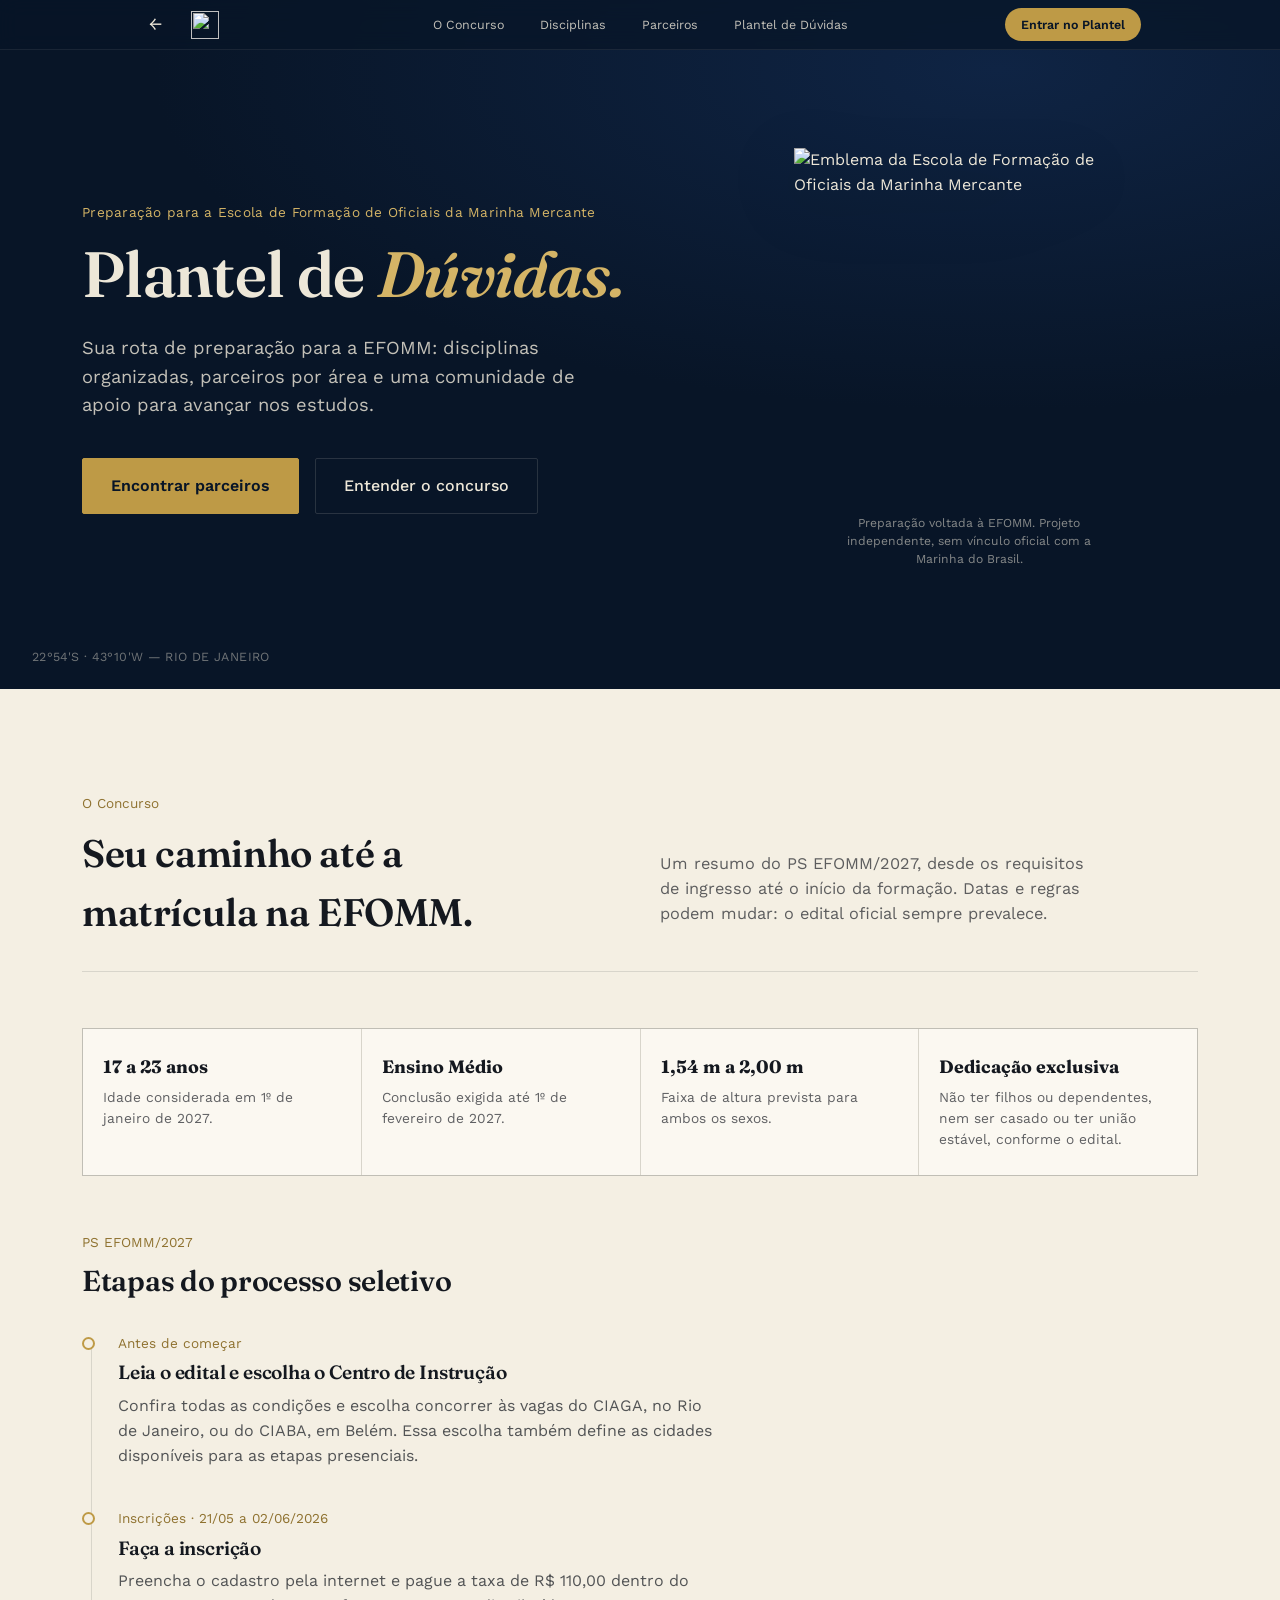
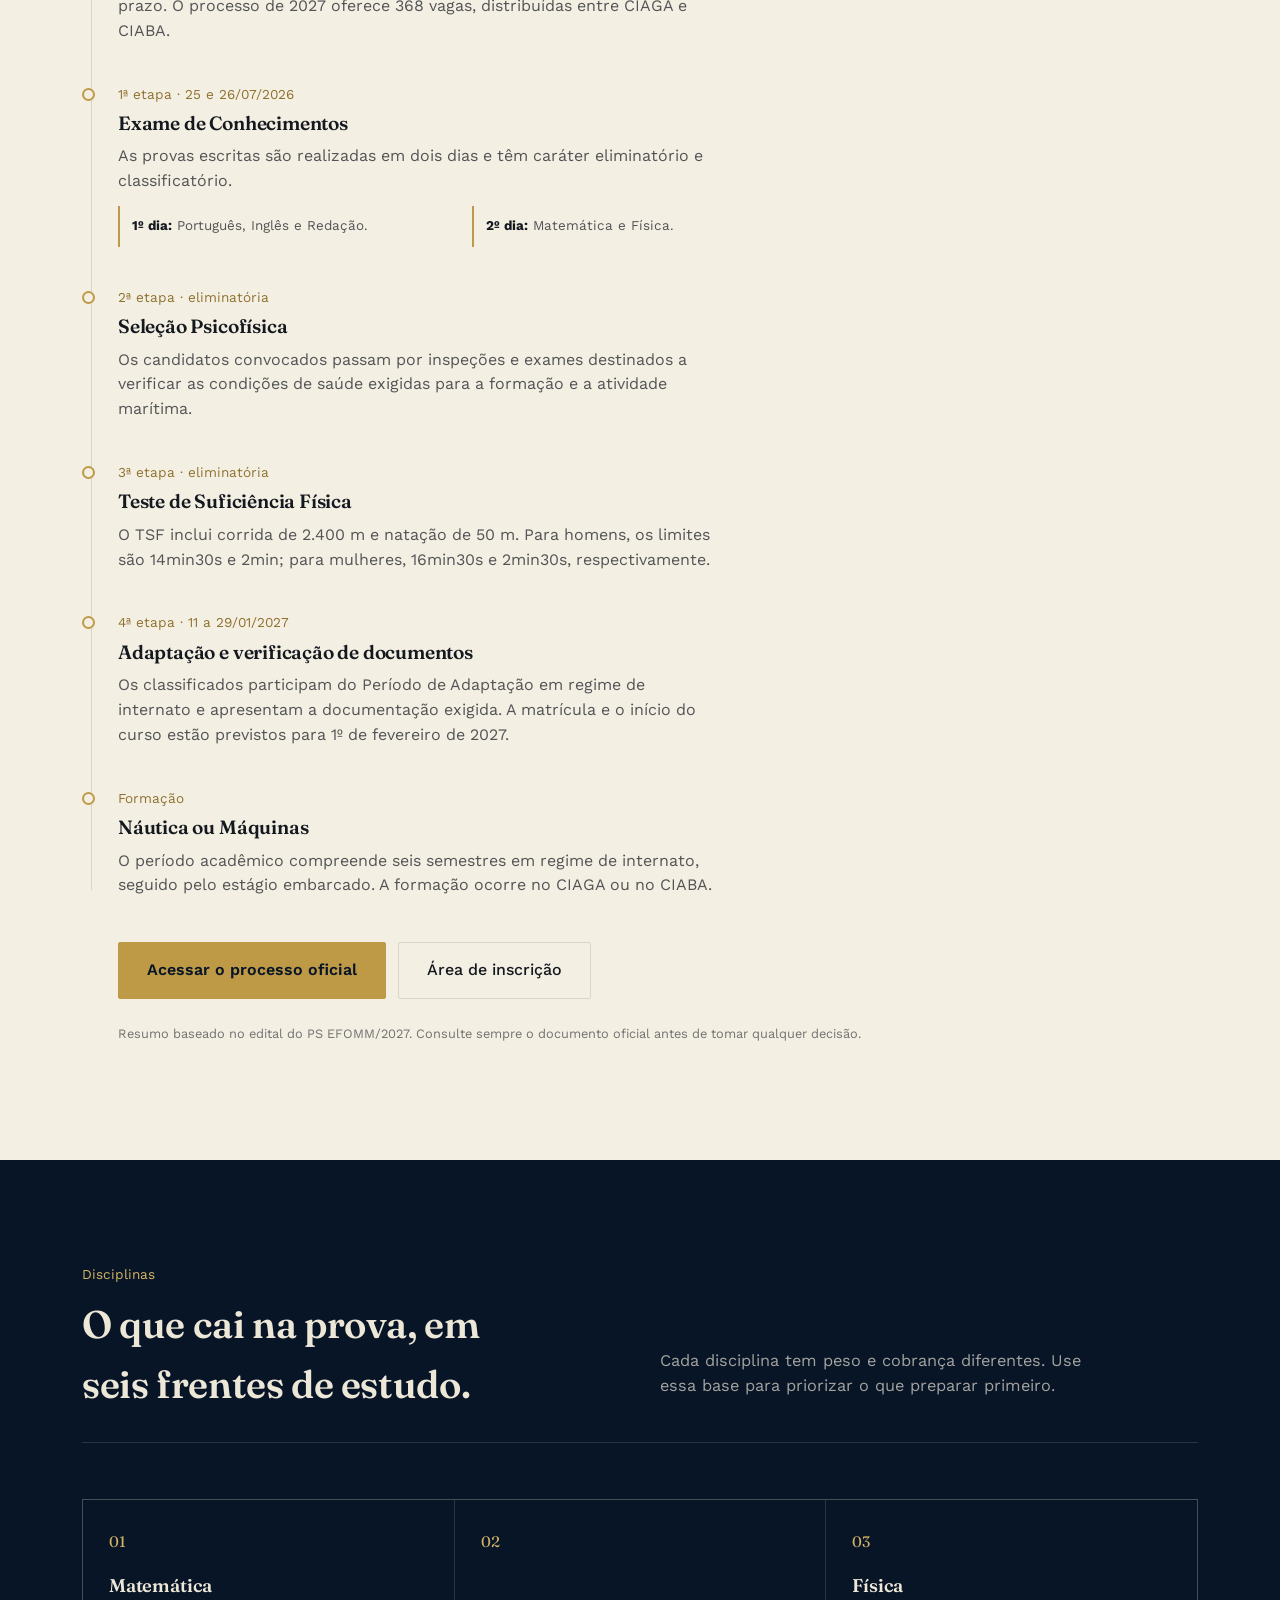
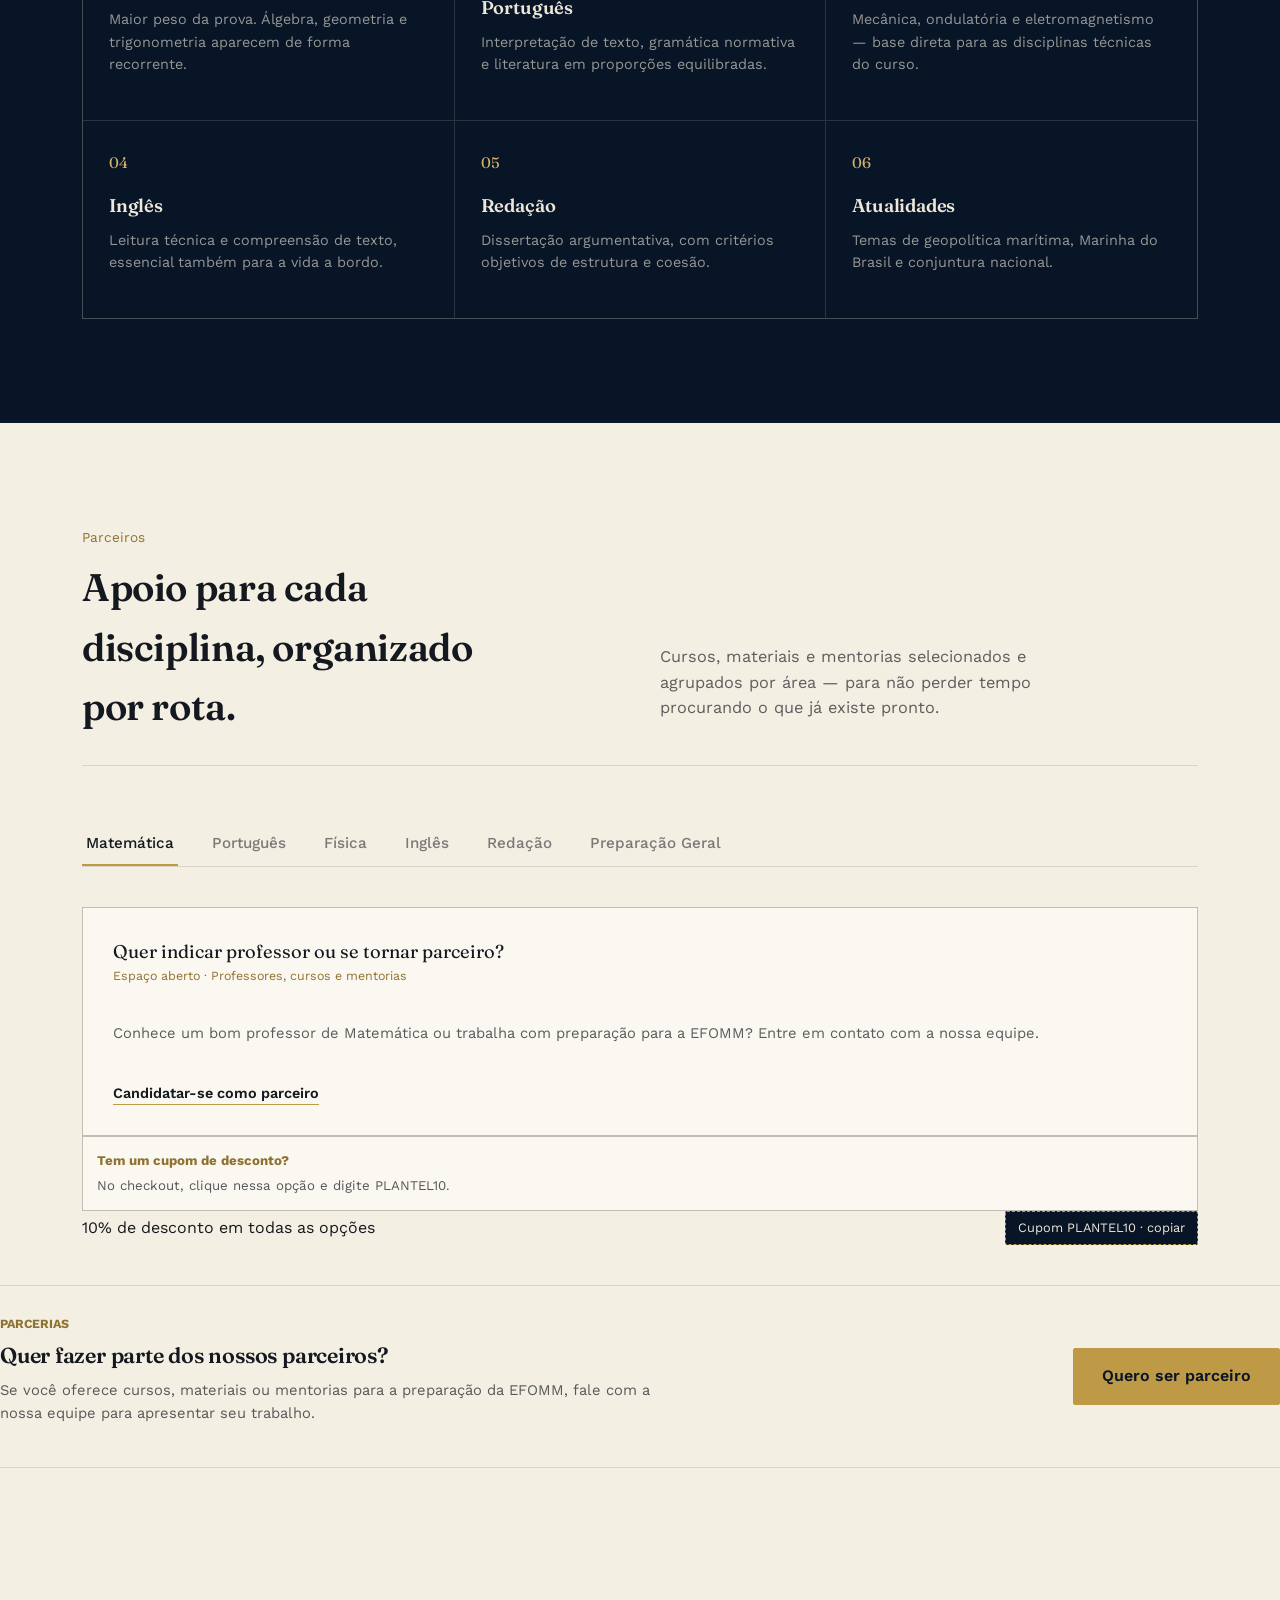
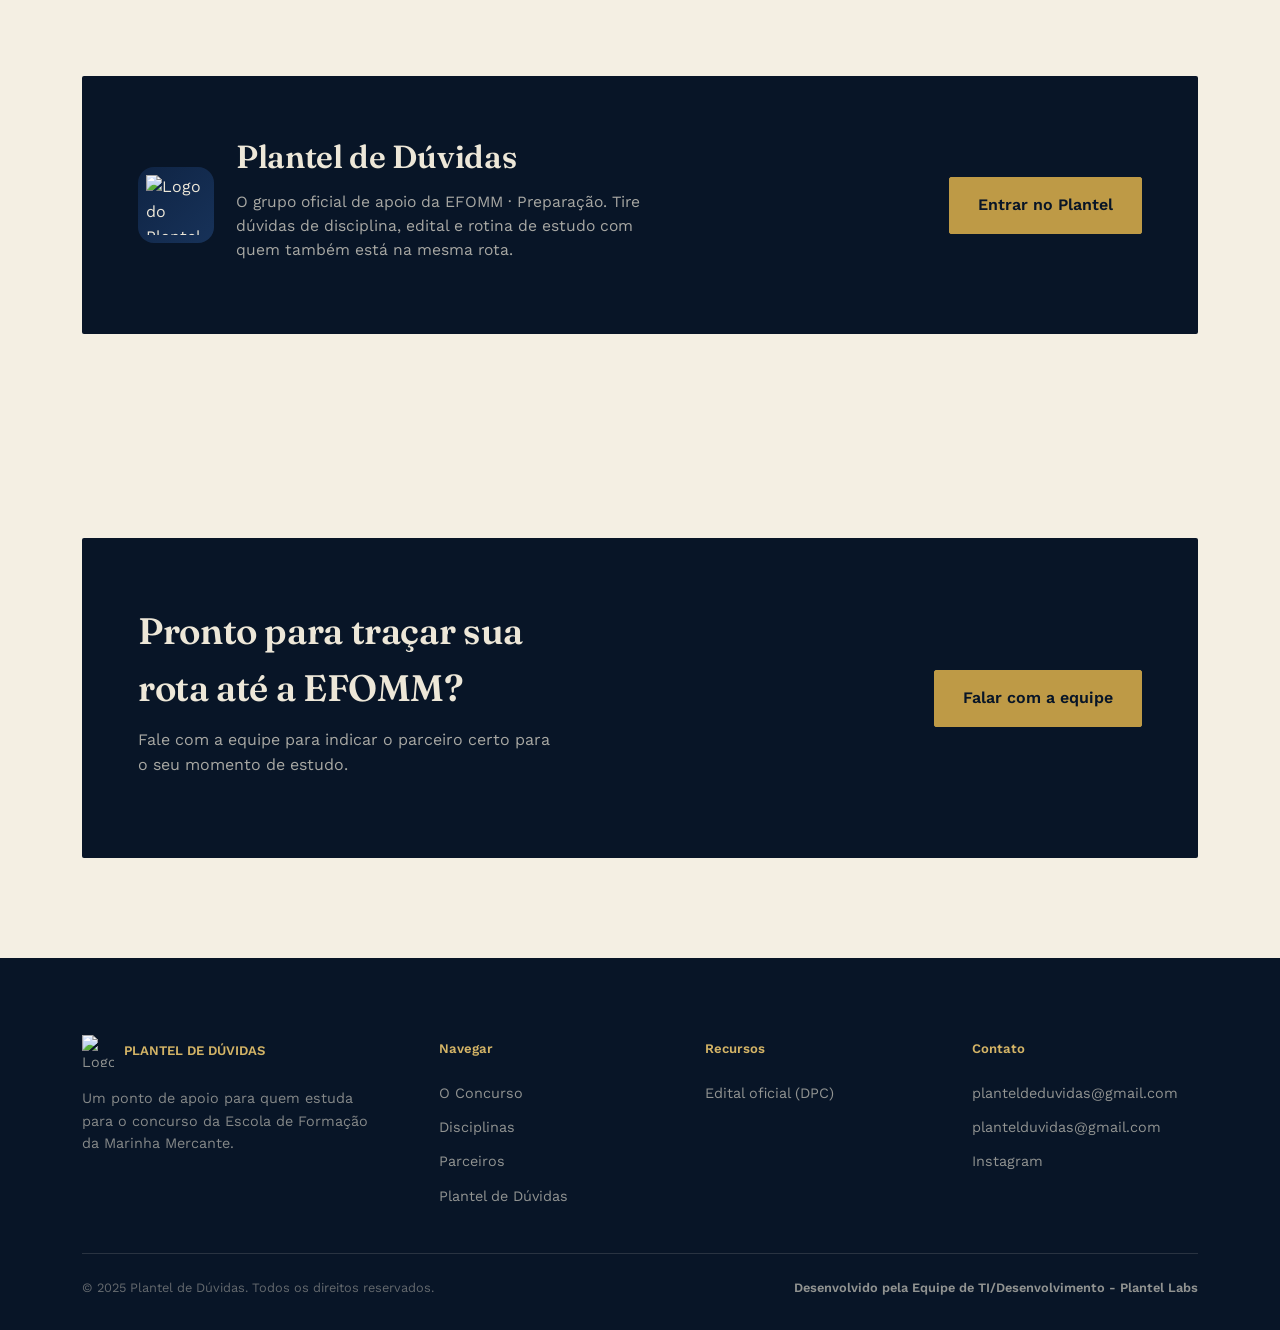
==== commit 6c1e9d5b: "Remove course links from index.html Removed course links from the course list section." ====
--- a/efomm/index.html
+++ b/efomm/index.html
@@ -2111,14 +2111,7 @@
                   </div>
                 </div>
               </div>
-              <div class="course-list" aria-label="Cursos do OMP - O Método Português">
-                <a class="course-link" href="https://pay.kiwify.com.br/ukBysMu?afid=X0tJmlOH" target="_blank" rel="noopener"><span>OMP - Completo</span><span>Kiwify ↗</span></a>
-                <a class="course-link" href="https://dashboard.kiwify.com/join/affiliate/fqfmWtLG" target="_blank" rel="noopener"><span>OMP - Curso Teórico</span><span>Kiwify ↗</span></a>
-                <a class="course-link" href="https://pay.kiwify.com.br/uqp1u1b?afid=yyT4wqyg" target="_blank" rel="noopener"><span>Turma de Exercícios OMP - Plano Mensal</span><span>Kiwify ↗</span></a>
-                <a class="course-link" href="https://pay.kiwify.com.br/kr9mgsa?afid=yyT4wqyg" target="_blank" rel="noopener"><span>Turma de Exercícios OMP - Plano Anual</span><span>Kiwify ↗</span></a>
-                <a class="course-link" href="https://pay.kiwify.com.br/XMD8PA3?afid=yyT4wqyg" target="_blank" rel="noopener"><span>Turma de Exercícios OMP</span><span>Kiwify ↗</span></a>
-              </div>
-
+        
               <div class="coupon-steps single" aria-label="Como usar o cupom">
                 <div class="coupon-step"><strong>Tem um cupom de desconto?</strong>No checkout, clique nessa opção e digite PLANTEL10.</div>
               </div>
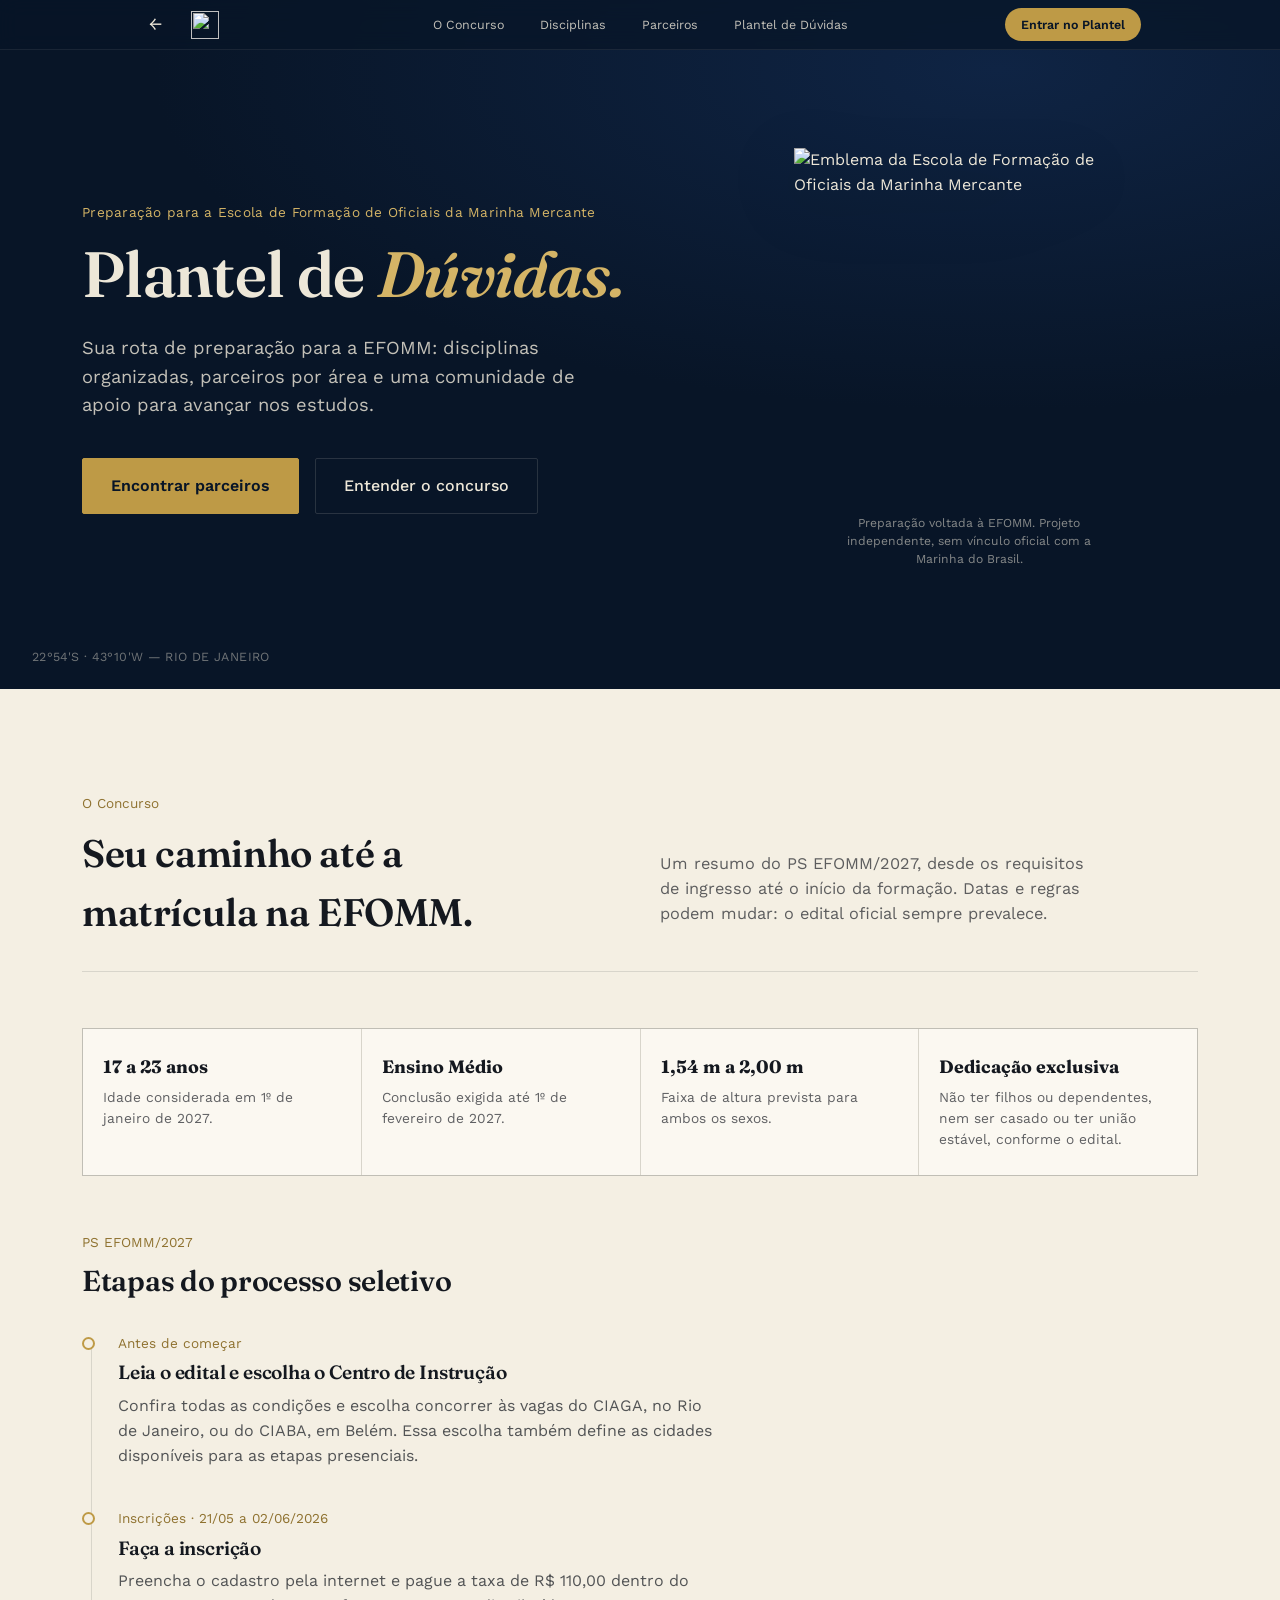
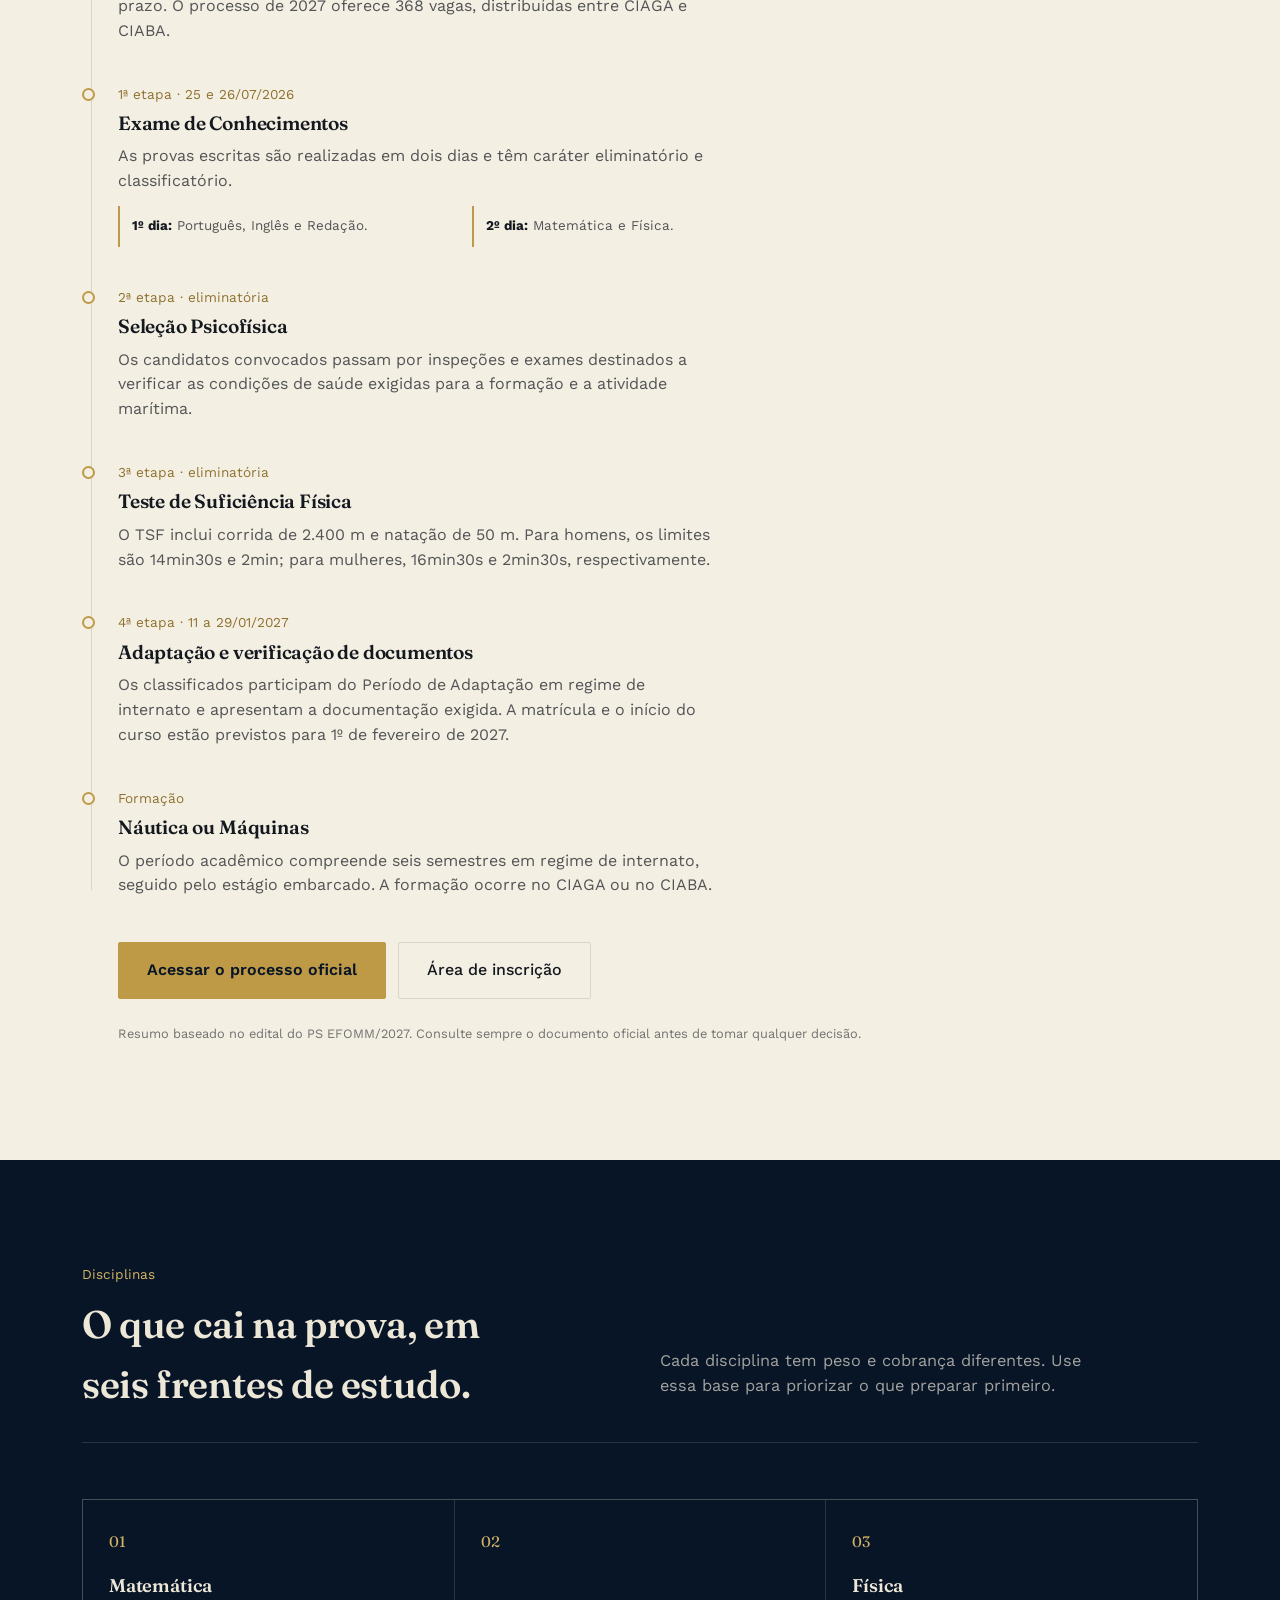
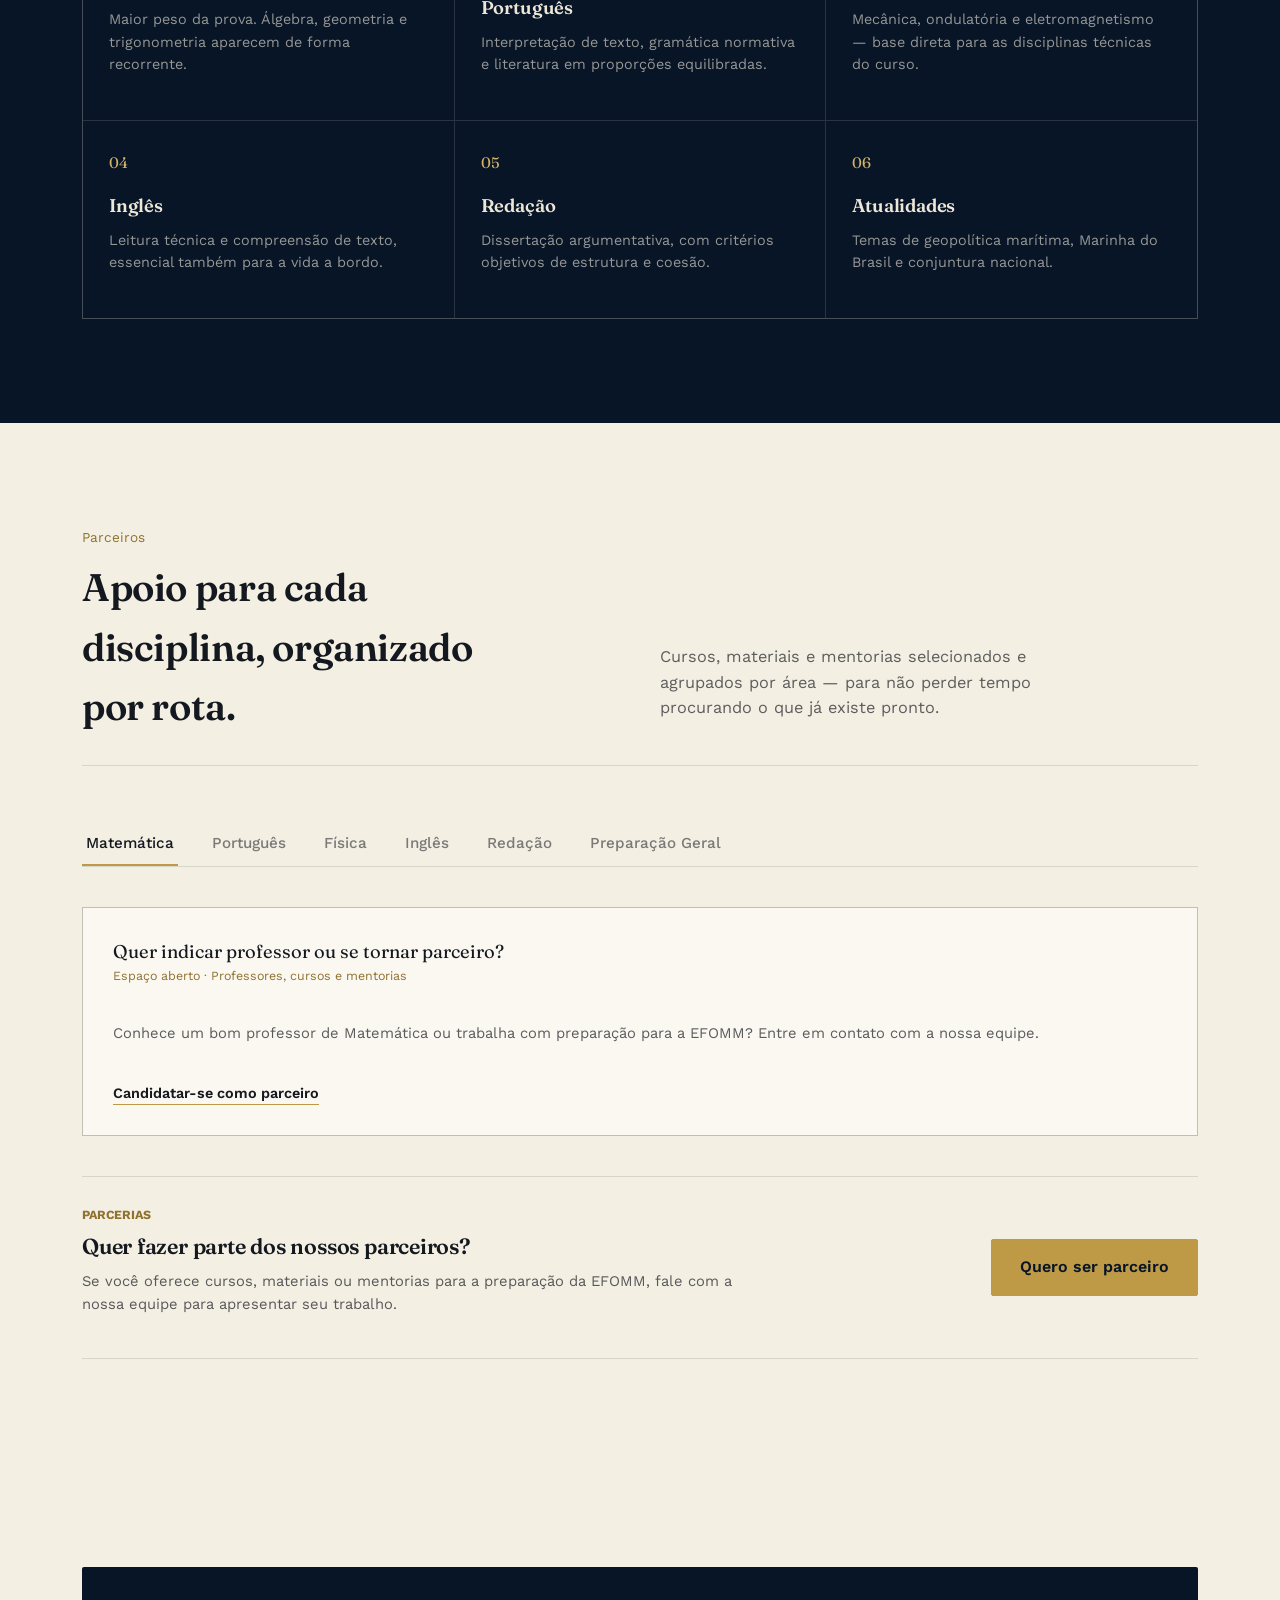
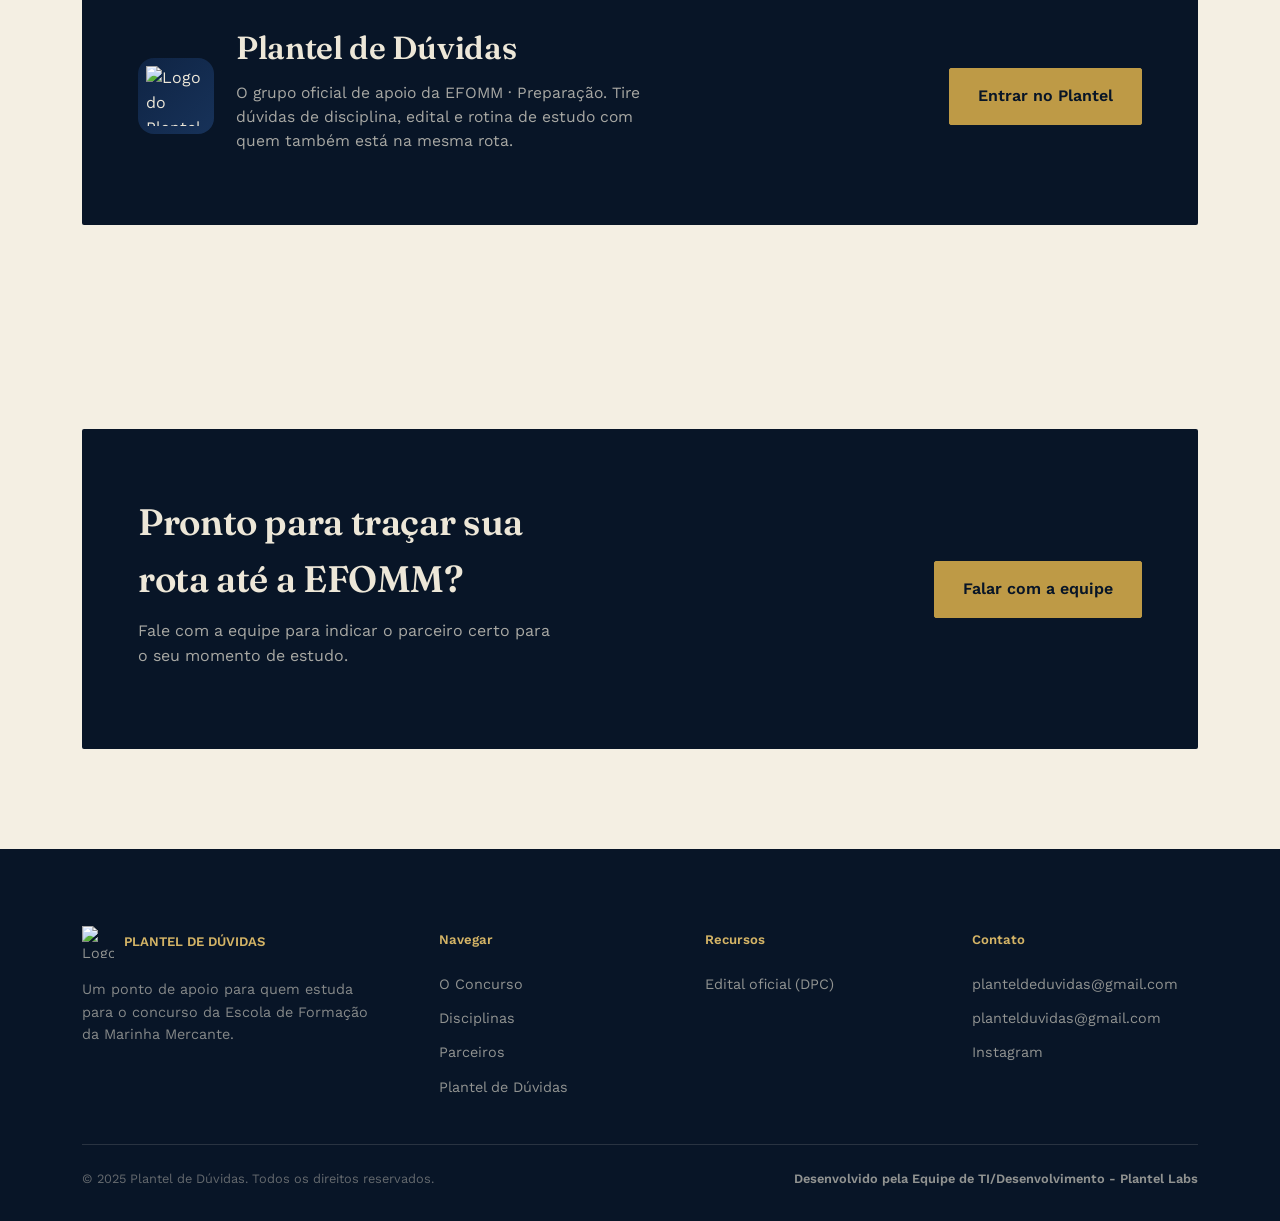
==== commit a1e8ce1c: "Atualiza parceiros e adiciona carrossel de concursos" ====
--- a/efomm/index.html
+++ b/efomm/index.html
@@ -1032,7 +1032,8 @@
       color: var(--signal-500);
     }
 
-    .partner-card.featured {
+    .partner-card.featured,
+    #por > .partner-grid > .partner-card:only-child {
       grid-column: 1 / -1;
       gap: 22px;
     }
@@ -2111,18 +2112,6 @@
                   </div>
                 </div>
               </div>
-        
-              <div class="coupon-steps single" aria-label="Como usar o cupom">
-                <div class="coupon-step"><strong>Tem um cupom de desconto?</strong>No checkout, clique nessa opção e digite PLANTEL10.</div>
-              </div>
-
-              <div class="partner-foot">
-                <span>10% de desconto em todas as opções</span>
-                <span class="coupon-chip" data-code="PLANTEL10">Cupom PLANTEL10 · copiar</span>
-              </div>
-            </div>
-          </div>
-        </div>
 
         <div class="partner-panel" id="red">
           <div class="partner-grid">
